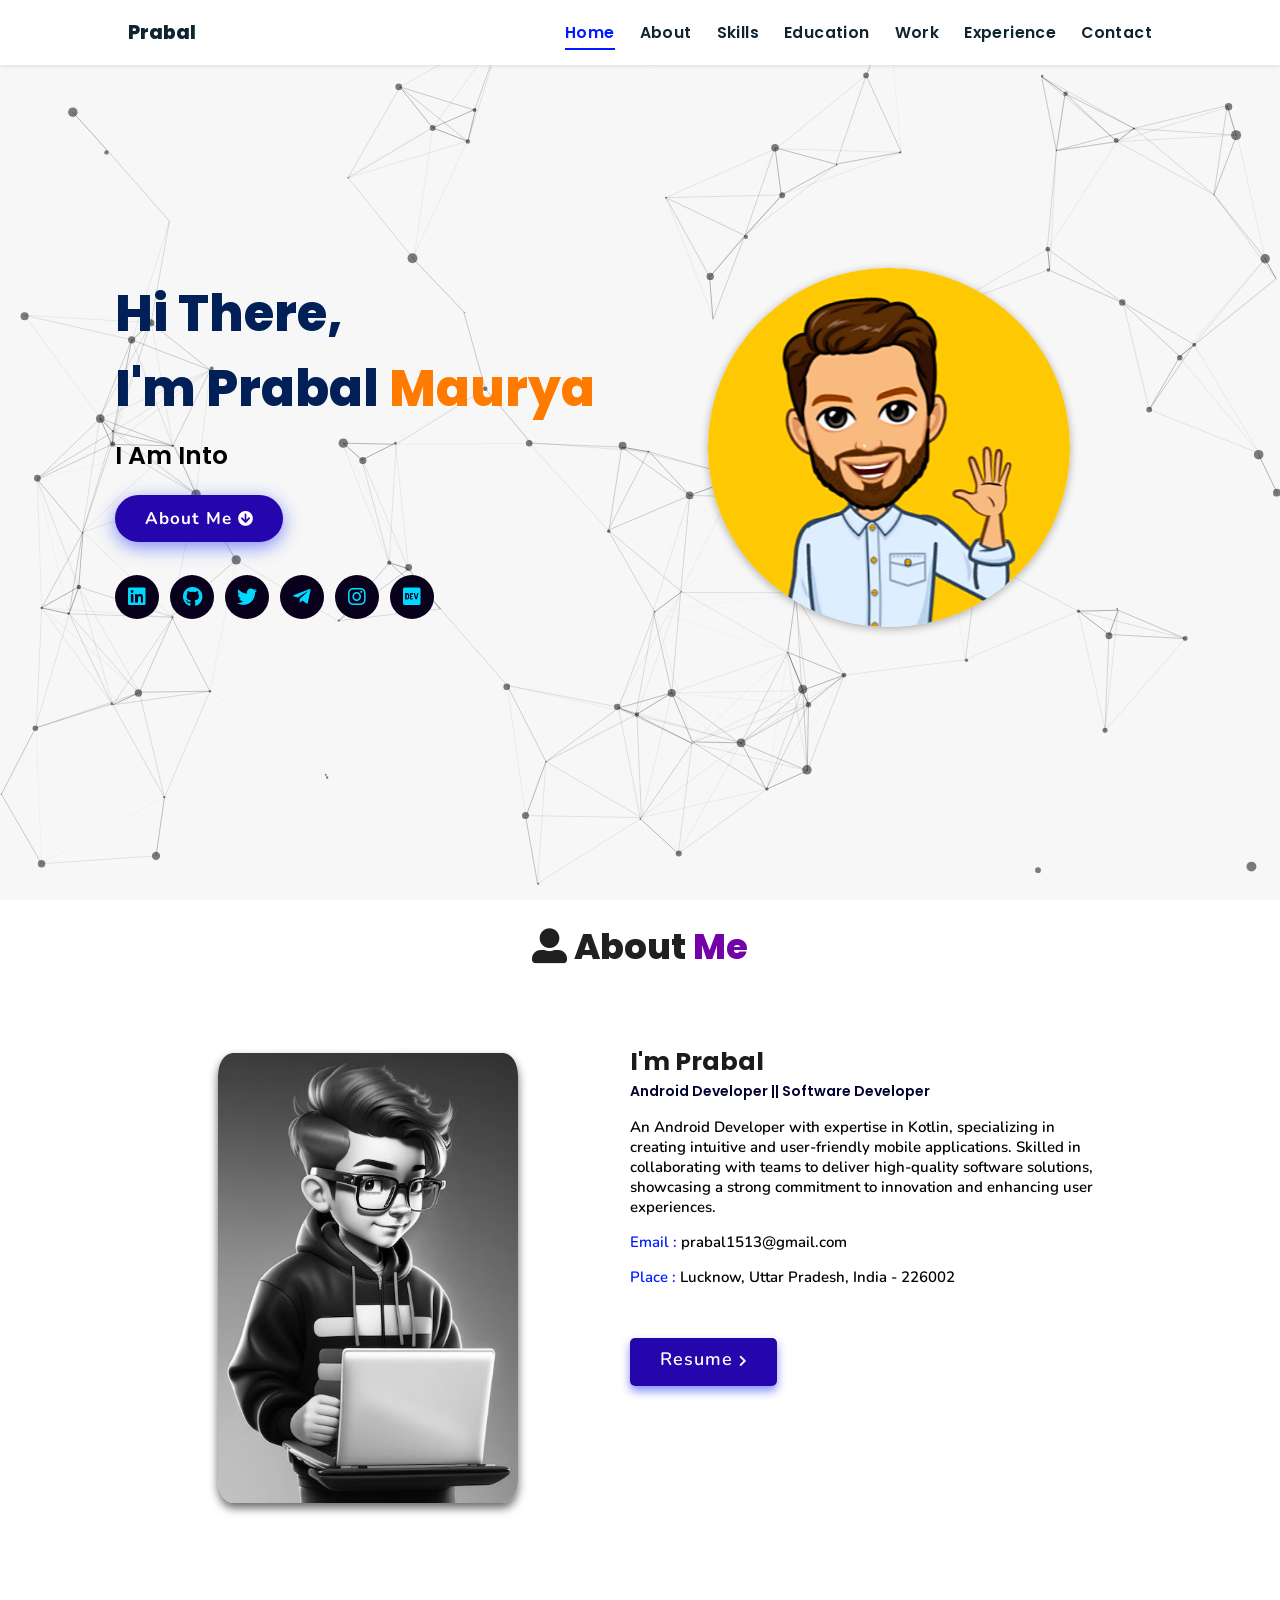
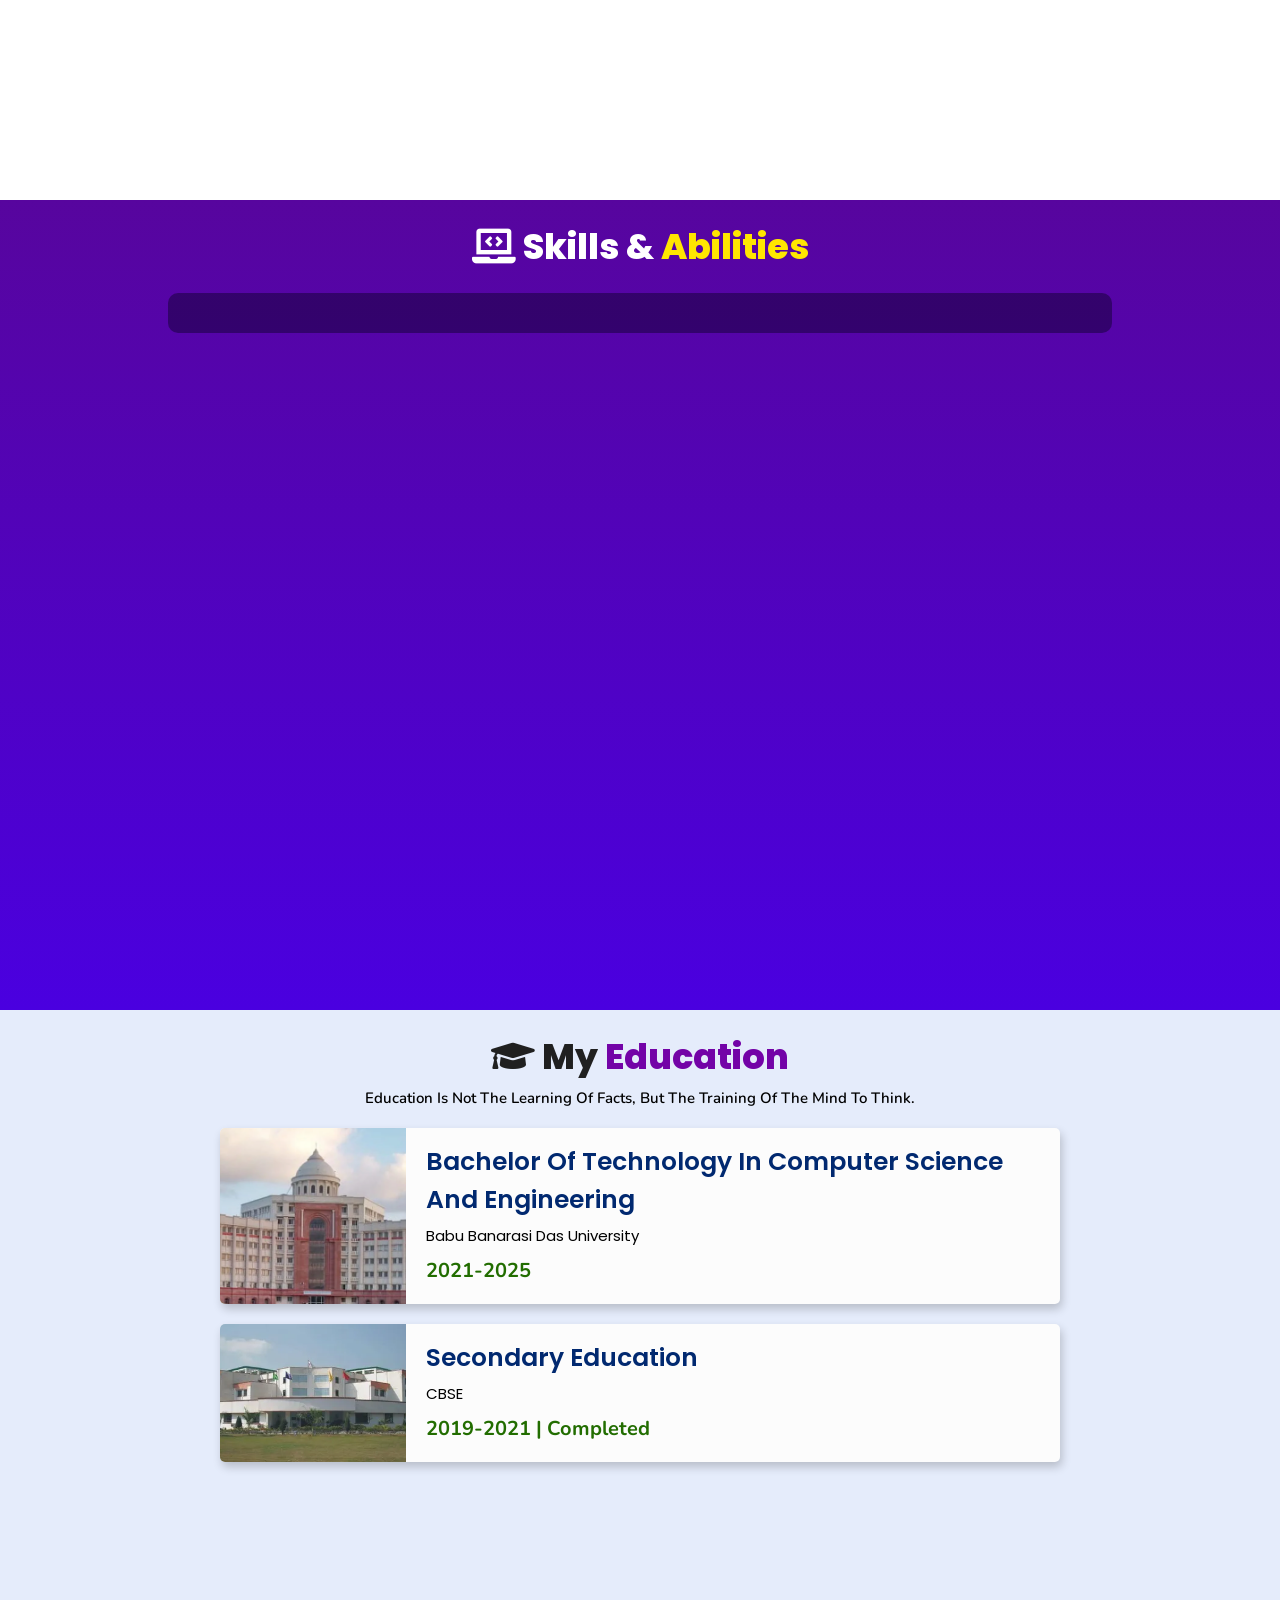
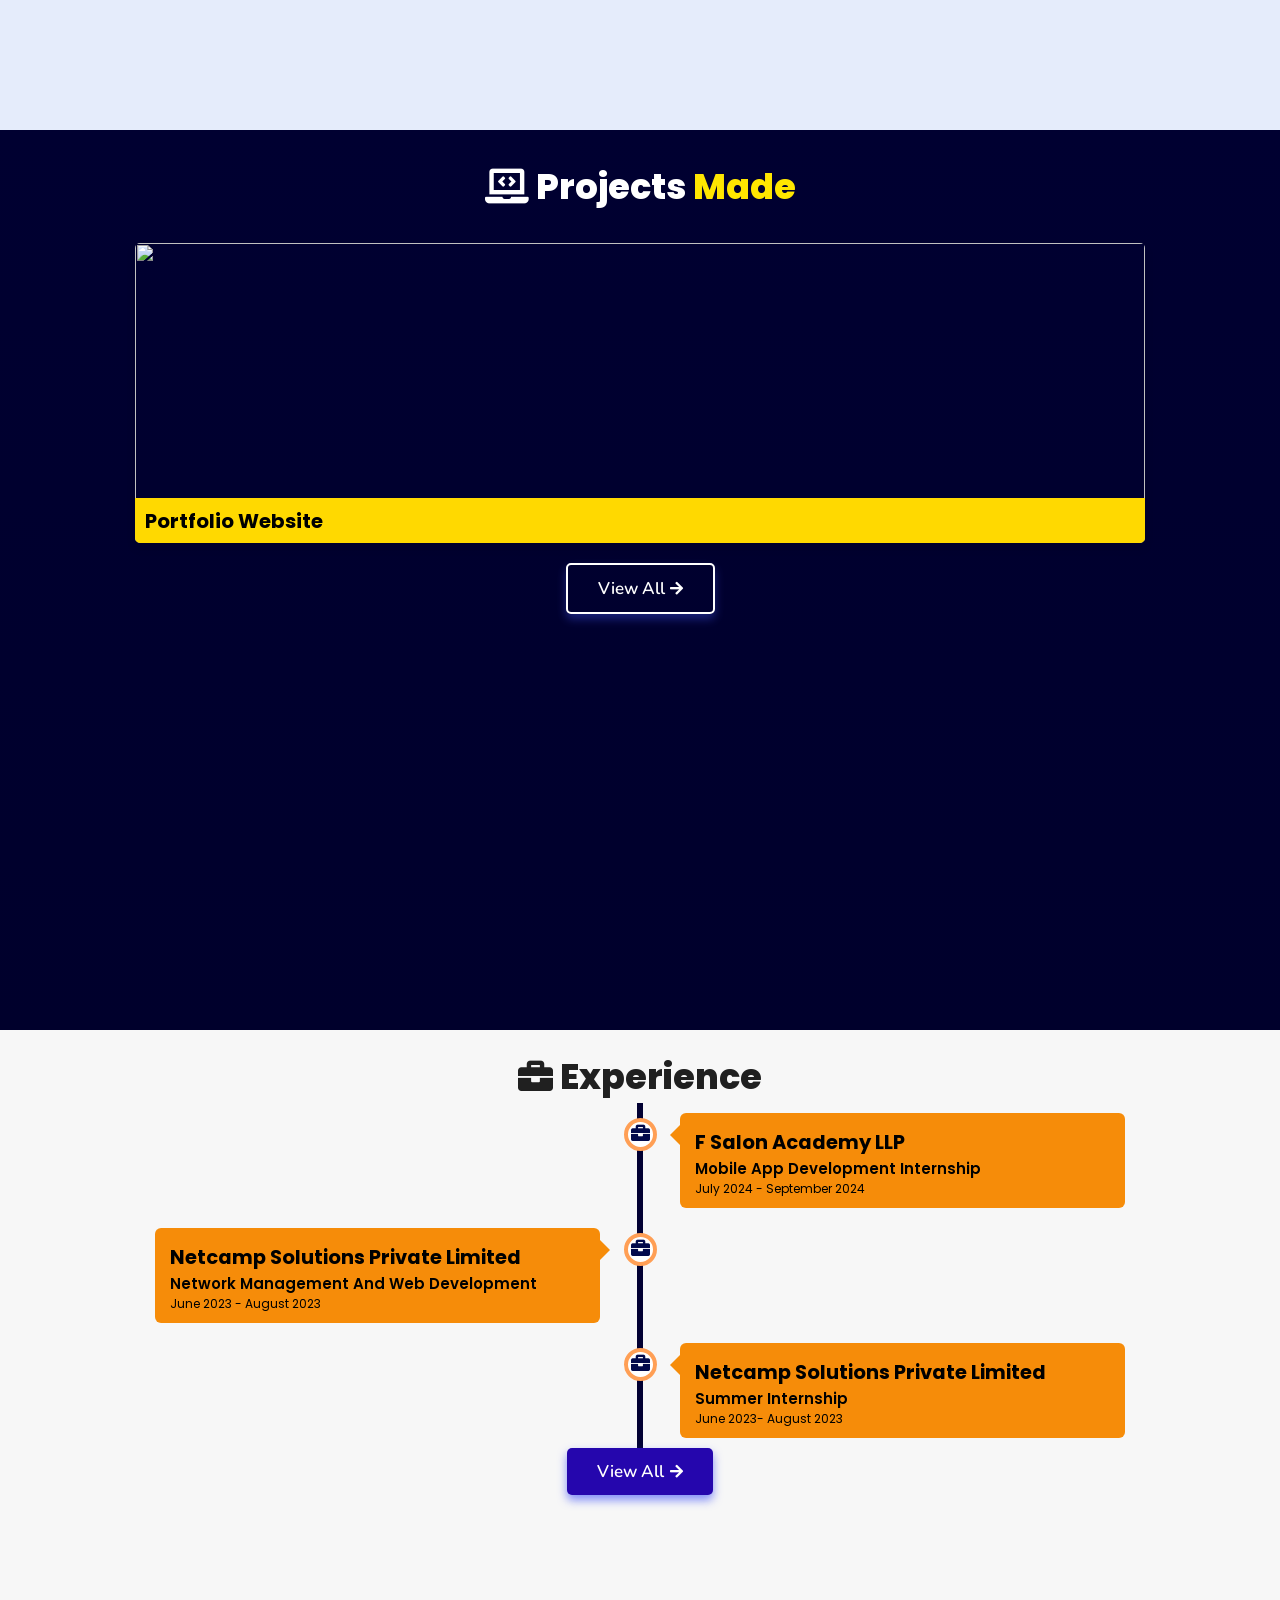
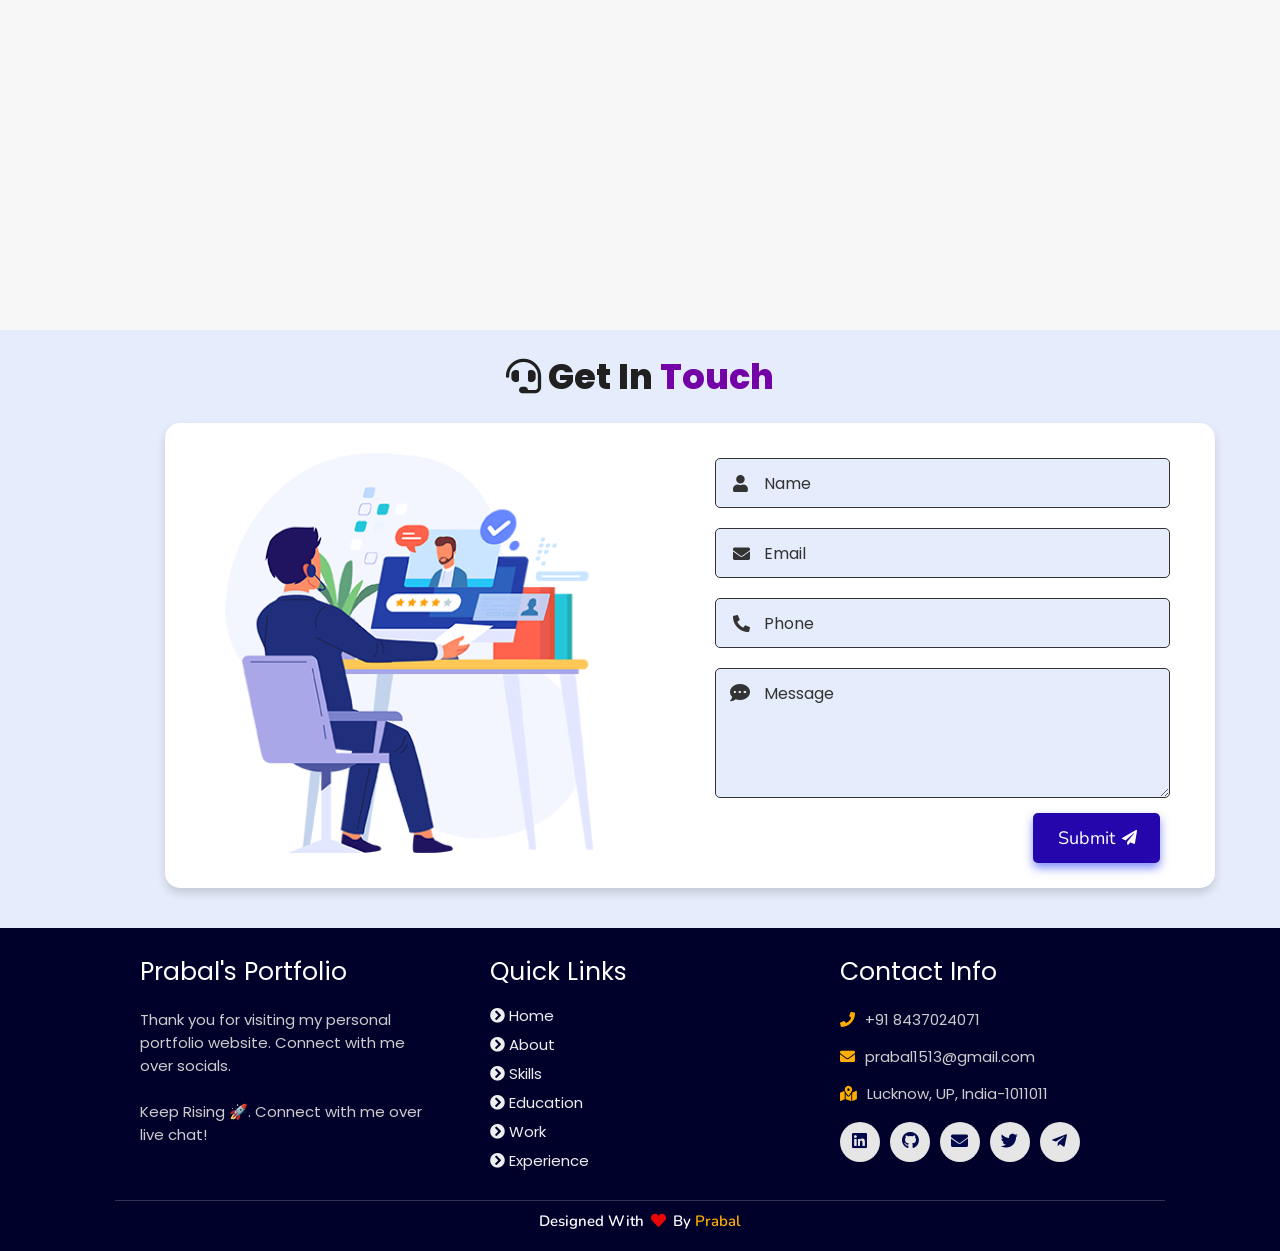
==== index.html @ 974b171f "first commit" ====
<!DOCTYPE html>
<html lang="en">
<head>
    <meta charset="UTF-8">
    <meta http-equiv="X-UA-Compatible" content="IE=edge">
    <meta name="viewport" content="width=device-width, initial-scale=1.0">
    <meta name="keywords" content="jigar sable, portfolio, jigar, full stack dev, personal portfolio lifecodes, portfolio design, portfolio website, personal portfolio" />
    <meta name="description" content="Welcome to Jigar's Portfolio. Full-Stack Web Developer and Android App Developer" />
    <!-- Custom CSS -->
    <link rel="stylesheet" href="./assets/css/style.css">
    <!-- Font Awesome -->
    <link rel="stylesheet" href="https://cdnjs.cloudflare.com/ajax/libs/font-awesome/5.15.3/css/all.min.css" integrity="sha512-iBBXm8fW90+nuLcSKlbmrPcLa0OT92xO1BIsZ+ywDWZCvqsWgccV3gFoRBv0z+8dLJgyAHIhR35VZc2oM/gI1w==" crossorigin="anonymous" referrerpolicy="no-referrer" />
    <!-- Favicon -->
    <link id='favicon' rel="shortcut icon" href="./assets/images/favicon.png" type="image/x-png">
    <title>Portfolio | Prabal Maurya</title>
</head>
<body oncontextmenu="return false">

<!-- pre loader -->
<!-- <div class="loader-container">
  <img draggable="false" src="./assets/images/preloader.gif" alt="">
</div> -->

<!-- navbar starts -->
<header>
        <a href="/" class="logo"></i> Prabal </a>

        <div id="menu" class="fas fa-bars"></div>
        <nav class="navbar">
            <ul>
            <li><a class="active" href="#home">Home</a></li>
            <li><a href="#about">About</a></li>
            <li><a href="#skills">Skills</a></li>
            <li><a href="#education">Education</a></li>
            <li><a href="#work">Work</a></li>
            <li><a href="#experience">Experience</a></li>
            <li><a href="#contact">Contact</a></li>
            </ul>
        </nav>
</header>
<!-- navbar ends -->


<!-- hero section starts -->
<section class="home" id="home">
    <div id="particles-js"></div>

    <div class="content">
    <h2>Hi There,<br/> I'm Prabal <span>Maurya</span></h2>
    <p>i am into <span class="typing-text"></span></p>
    <a href="#about" class="btn"><span>About Me</span>
      <i class="fas fa-arrow-circle-down"></i>
    </a>
    <div class="socials">
        <ul class="social-icons">
          <li><a class="linkedin" aria-label="LinkedIn" href="https://www.linkedin.com/in/prabal-maurya-113232244/" target="_blank"><i class="fab fa-linkedin"></i></a></li> 
          <li><a class="github" aria-label="GitHub" href="https://github.com/prabalmaurya08" target="_blank"><i class="fab fa-github"></i></a></li>
          <li><a class="twitter" aria-label="Twitter" href="" target="_blank"><i class="fab fa-twitter"></i></a></li>
          <li><a class="telegram" aria-label="Telegram" href="" target="_blank"><i class="fab fa-telegram-plane"></i></a></li>
          <li><a class="instagram" aria-label="Instagram" href=""><i class="fab fa-instagram" target="_blank"></i></a></li>
          <li><a class="dev" aria-label="Dev" href="" target="_blank"><i class="fab fa-dev"></i></a></li>
        </ul>
      </div>
    </div>
<div class="image">
    <img draggable="false" class="tilt" src="./assets/images/hero.png" alt="">
</div>
</section>
<!-- hero section ends -->


<!-- about section starts -->
<section class="about" id="about">
    <h2 class="heading"><i class="fas fa-user-alt"></i> About <span>Me</span></h2>
    
    <div class="row">

    <div class="image">
        <img draggable="false" class="tilt" src="./assets/images/imgg.avif" alt="">
    </div>
    <div class="content">
        <h3>I'm Prabal</h3>
        <span class="tag">Android Developer || Software Developer</span>
        
        <p>An Android Developer with expertise in Kotlin, specializing in creating intuitive and user-friendly mobile applications. Skilled in collaborating with teams to deliver high-quality software solutions,
           showcasing a strong commitment to innovation and enhancing user experiences. </p>
        
        <div class="box-container">
            <!-- <div class="box">
              <p><span> age: </span> 20</p>
              <p><span> phone : </span> +91 XXX-XXX-XXXX</p>
            </div> -->
            <div class="box">
              <p><span> email : </span> prabal1513@gmail.com</p>
              <p><span> place : </span> Lucknow, Uttar Pradesh, India - 226002</p>
            </div>
        </div>
        
        <div class="resumebtn">
            <a href="https://drive.google.com/file/d/1gJ6UcTCLjQJ5lp3f6fN-a0POJWkCfaut/view?usp=drive_link" target="_blank" class="btn"><span>Resume</span>
                <i class="fas fa-chevron-right"></i>
            </a>
        </div>

    </div>
    </div>
</section>
<!-- about section ends -->

<!-- skills section starts -->
<section class="skills" id="skills">

    <h2 class="heading"><i class="fas fa-laptop-code"></i> Skills & <span>Abilities</span></h2>

    <div class="container">
          <div class="row" id="skillsContainer">

            <!-- <div class="bar">
              <div class="info">
                <img src="https://img.icons8.com/color/48/000000/adobe-xd.png"/>
                <span>AdobeXD</span>
              </div>
            </div> -->

      </div>
</div>
</section>
<!-- skills section ends -->


<!-- education section starts -->
<section class="education" id="education">

  <h1 class="heading"><i class="fas fa-graduation-cap"></i> My <span>Education</span></h1>

    <p class="qoute">Education is not the learning of facts, but the training of the mind to think.</p>

    <div class="box-container">

    <div class="box">
        <div class="image">
        <img draggable="false" src="./assets/images/educat/college.jpg" alt="">
        </div>
        <div class="content">
        <h3>Bachelor of Technology in Computer Science and Engineering</h3>
        <p>Babu Banarasi Das University </p>
        <h4>2021-2025 </h4>
        </div>
    </div>

    <div class="box">
      <div class="image">
      <img draggable="false" src="./assets/images/educat/school.jpg" alt="">
      </div>
      <div class="content">
      <h3>Secondary Education</h3>
      <p>CBSE</p>
      <h4>2019-2021 | Completed</h4>
      </div>
    </div>

</div>
</section>
<!-- education section ends -->


<!-- work project section starts -->
<section class="work" id="work">

  <h2 class="heading"><i class="fas fa-laptop-code"></i> Projects <span>Made</span></h2>

  <div class="box-container">

    <div class="box tilt">
      <img draggable="false" src="./assets/images/projects/portfolio1.PNG" alt="" />
      <div class="content">
        <div class="tag">
        <h3>Portfolio Website</h3>
        </div>
        <div class="desc">
          <p>Personal portfolio website. Don't need much info about it, just scroll down. You're here only!</p>
          <div class="btns">
            <a href="#" class="btn" target="_blank"><i class="fas fa-eye"></i> View</a>
            <a href="https://github.com/jigar-sable/Portfolio-Website" class="btn" target="_blank">Code <i class="fas fa-code"></i></a>
          </div>
        </div>
      </div>
    </div>

</div>

<div class="viewall">
  <a href="/projects" class="btn"><span>View All</span>
    <i class="fas fa-arrow-right"></i>
</a>
</div>

</section>
<!-- work project section ends -->

<!-- experience section starts -->
<section class="experience" id="experience">

  <h2 class="heading"><i class="fas fa-briefcase"></i> Experience </h2>

  <div class="timeline">

    <div class="container right">
      <div class="content">
        <div class="tag">
          <h2>F Salon Academy LLP</h2>
        </div>
        <div class="desc">
            <h3>Mobile App Development Internship</h3>
            <p>July 2024 - September 2024</p>
        </div>
      </div>
    </div>

    <div class="container left">
      <div class="content">
        <div class="tag">
          <h2>Netcamp Solutions Private Limited</h2>
        </div>
        <div class="desc">
            <h3>Network Management and Web Development</h3>
            <p>June 2023 - August 2023</p>
        </div>
      </div>
    </div>

    <div class="container right">
      <div class="content">
        <div class="tag">
          <h2>Netcamp Solutions Private Limited</h2>
        </div>
        <div class="desc">
            <h3>Summer Internship</h3>
            <p>June 2023- August 2023</p>
        </div>
      </div>
    </div>

  <div class="morebtn">
    <a href="/experience" class="btn"><span>View All</span>
      <i class="fas fa-arrow-right"></i>
  </a>
  </div>

</div>

</section>
<!-- experience section ends -->

<!-- contact section starts -->
<section class="contact" id="contact">
  
  <h2 class="heading"><i class="fas fa-headset"></i> Get in <span>Touch</span></h2>

  <div class="container">
    <div class="content">
      <div class="image-box">
        <img draggable="false" src="./assets/images/contact1.png" alt="">
      </div>
    <form id="contact-form">
      
      <div class="form-group">
        <div class="field">
          <input type="text" name="name" placeholder="Name" required>
          <i class='fas fa-user'></i>
        </div>
        <div class="field">
          <input type="text" name="email" placeholder="Email" required>
          <i class='fas fa-envelope'></i>
        </div>
        <div class="field">
          <input type="text" name="phone" placeholder="Phone">
          <i class='fas fa-phone-alt'></i>
        </div>
        <div class="message">
        <textarea placeholder="Message" name="message" required></textarea>
        <i class="fas fa-comment-dots"></i>
        </div>
        </div>
      <div class="button-area">
        <button type="submit">
          Submit <i class="fa fa-paper-plane"></i></button>
      </div>
    </form>
  </div>
  </div>
</section>
<!-- contact section ends -->


<!-- footer section starts -->
<section class="footer">

  <div class="box-container">

      <div class="box">
          <h3>Prabal's Portfolio</h3>
          <p>Thank you for visiting my personal portfolio website. Connect with me over socials. <br/> <br/> Keep Rising 🚀. Connect with me over live chat!</p>
      </div>

      <div class="box">
          <h3>quick links</h3>
          <a href="#home"><i class="fas fa-chevron-circle-right"></i> home</a>
          <a href="#about"><i class="fas fa-chevron-circle-right"></i> about</a>
          <a href="#skills"><i class="fas fa-chevron-circle-right"></i> skills</a>
          <a href="#education"><i class="fas fa-chevron-circle-right"></i> education</a>
          <a href="#work"><i class="fas fa-chevron-circle-right"></i> work</a>
          <a href="#experience"><i class="fas fa-chevron-circle-right"></i> experience</a>
      </div>

      <div class="box">
          <h3>contact info</h3>
          <p> <i class="fas fa-phone"></i>+91 8437024071</p>
          <p> <i class="fas fa-envelope"></i>prabal1513@gmail.com</p>
          <p> <i class="fas fa-map-marked-alt"></i>Lucknow, UP, India-1011011</p>
          <div class="share">

              <a href="https://www.linkedin.com/in/jigar-sable" class="fab fa-linkedin" aria-label="LinkedIn" target="_blank"></a>
              <a href="https://github.com/jigar-sable" class="fab fa-github" aria-label="GitHub" target="_blank"></a>
              <a href="mailto:jigarsable21@gmail.com" class="fas fa-envelope" aria-label="Mail" target="_blank"></a>
              <a href="https://twitter.com/jigar_sable" class="fab fa-twitter" aria-label="Twitter" target="_blank"></a>
              <a href="https://t.me/lifecode5" class="fab fa-telegram-plane" aria-label="Telegram" target="_blank"></a>
          </div>
      </div>
  </div>

  <h1 class="credit">Designed with <i class="fa fa-heart pulse"></i> by <a href="https://www.linkedin.com/in/jigar-sable"> Prabal</a></h1>

</section>
<!-- footer section ends -->


<!-- scroll top btn -->
<a href="#home" aria-label="ScrollTop" class="fas fa-angle-up" id="scroll-top"></a>
<!-- scroll back to top -->


<!-- ==== ALL MAJOR JAVASCRIPT CDNS STARTS ==== -->
<!-- jquery cdn -->
<script src="https://cdnjs.cloudflare.com/ajax/libs/jquery/3.6.0/jquery.min.js" integrity="sha512-894YE6QWD5I59HgZOGReFYm4dnWc1Qt5NtvYSaNcOP+u1T9qYdvdihz0PPSiiqn/+/3e7Jo4EaG7TubfWGUrMQ==" crossorigin="anonymous" referrerpolicy="no-referrer"></script>

<!-- typed.js cdn -->
<script src="https://cdnjs.cloudflare.com/ajax/libs/typed.js/2.0.5/typed.min.js" integrity="sha512-1KbKusm/hAtkX5FScVR5G36wodIMnVd/aP04af06iyQTkD17szAMGNmxfNH+tEuFp3Og/P5G32L1qEC47CZbUQ==" crossorigin="anonymous" referrerpolicy="no-referrer"></script>

<!-- particle.js links -->
<script src="./assets/js/particles.min.js"></script>
<script src="./assets/js/app.js"></script>

<!-- vanilla tilt.js links -->
<script src="https://cdnjs.cloudflare.com/ajax/libs/vanilla-tilt/1.7.0/vanilla-tilt.min.js" integrity="sha512-SttpKhJqONuBVxbRcuH0wezjuX+BoFoli0yPsnrAADcHsQMW8rkR84ItFHGIkPvhnlRnE2FaifDOUw+EltbuHg==" crossorigin="anonymous" referrerpolicy="no-referrer"></script>

<!-- scroll reveal anim -->
<script src="https://unpkg.com/scrollreveal"></script>

<script
      type="text/javascript"
      src="https://cdn.jsdelivr.net/npm/emailjs-com@3/dist/email.min.js"
    ></script>

<!-- ==== ALL MAJOR JAVASCRIPT CDNS ENDS ==== -->

<script src="./assets/js/script.js"></script>

</body>
</html>
---- assets/css/style.css ----
@import url("https://fonts.googleapis.com/css2?family=Poppins:wght@400;600;700&display=swap");
@import url("https://fonts.googleapis.com/css2?family=Nunito:ital,wght@0,300;0,400;0,600;0,700;1,300;1,400&display=swap");

* {
  margin: 0;
  padding: 0;
  box-sizing: border-box;
  text-decoration: none;
  outline: none;
  border: none;
  text-transform: capitalize;
  transition: all 0.2s linear;
}
html {
  font-size: 62.5%;
  overflow-x: hidden;
  scroll-behavior: smooth;
}
body {
  background: #f7f7f7;
  font-family: "Poppins", sans-serif;
}

*::selection {
  background: #2b3dda;
  color: #fff;
}

html {
  font-size: 62.5%;
  overflow-x: hidden;
}
html::-webkit-scrollbar {
  width: 0.8rem;
}
html::-webkit-scrollbar-track {
  background: rgb(235, 202, 245);
}
html::-webkit-scrollbar-thumb {
  background: #420177;
}

/* pre loader start */
.loader-container {
  position: fixed;
  top: 0;
  left: 0;
  z-index: 10000;
  background: #e6eff1;
  display: flex;
  align-items: center;
  justify-content: center;
  height: 100%;
  width: 100%;
}
.loader-container.fade-out {
  top: -120%;
}
/* pre loader end */

/* navbar starts */
header {
  position: fixed;
  top: 0;
  left: 0;
  right: 0;
  z-index: 1000;
  display: flex;
  align-items: center;
  justify-content: space-between;
  padding: 1.7rem 10%;
  height: 6.5rem;
  background-color: #fff;
  box-shadow: 0 1px 4px rgba(146, 161, 176, 0.3);
}
section {
  min-height: 100vh;
  padding: 2rem 9%;
}
.heading {
  font-size: 3.5rem;
  color: rgb(32, 32, 32);
  font-weight: 800;
  text-align: center;
}
.heading span {
  color: rgb(115, 3, 167);
}
header .logo {
  font-size: 1.9rem;
  font-weight: 800;
  text-decoration: none;
  color: #0e2431;
}
header .logo i {
  font-size: 2.2rem;
}
header .logo:hover {
  color: #fc8c05;
}
header .navbar ul {
  list-style: none;
  display: flex;
  justify-content: center;
  align-items: center;
}
header .navbar li {
  margin-left: 2.5rem;
}
header .navbar ul li a {
  font-size: 1.57rem;
  color: #0e2431;
  font-weight: 600;
  text-decoration: none;
  letter-spacing: 0.04rem;
  transition: 0.2s;
}
header .navbar ul li a.active,
header .navbar ul li a:hover {
  color: #011aff;
  border-bottom: 0.2rem solid #011aff;
  padding: 0.5rem 0;
}
/* navbar ends */

/* hamburger icon starts*/
#menu {
  font-size: 3rem;
  cursor: pointer;
  color: rgb(24, 2, 63);
  display: none;
}
@media (max-width: 768px) {
  #menu {
    display: block;
  }
  header .navbar {
    position: fixed;
    top: 6.5rem;
    right: -120%;
    width: 75%;
    height: 100%;
    text-align: left;
    align-items: flex-start;
    background-color: #0e0f31;
  }
  header .navbar ul {
    flex-flow: column;
    padding: 1rem;
  }
  header .navbar ul li {
    text-align: center;
    width: 100%;
    margin: 1rem 0;
    border-radius: 0.5rem;
    width: 26rem;
  }
  header .navbar ul li a {
    display: block;
    padding: 1rem;
    text-align: left;
    color: #fff;
    font-size: 2rem;
  }
  header .navbar ul li a.active,
  header .navbar ul li a:hover {
    padding: 1rem;
    color: #fff;
    border-radius: 0.5rem;
    border-bottom: 0.5rem solid #011aff;
  }
  .fa-times {
    transform: rotate(180deg);
  }
  header .navbar.nav-toggle {
    right: 0;
  }
}
/* hamburger icon ends */

/* hero section starts*/
.home {
  position: relative;
  display: flex;
  flex-wrap: wrap;
  gap: 1.5rem;
  min-height: 100vh;
  align-items: center;
}
.home #particles-js {
  position: absolute;
  top: 0;
  left: 0;
  height: 100%;
  width: 100%;
}
.home::before {
  content: "";
  position: absolute;
  top: 0;
  left: 0;
  height: 100%;
  width: 100%;
}
.home .content {
  flex: 1 1 40rem;
  padding-top: 1rem;
  z-index: 1;
}
.home .image {
  flex: 1 1 40rem;
  z-index: 1;
}
.home .image img {
  width: 70%;
  margin-left: 6rem;
  border-radius: 50%;
  box-shadow: 0 2px 8px rgba(0, 0, 0, 0.3);
  cursor: pointer;
}
.home .image img:hover {
  box-shadow: 0 5px 15px rgba(0, 0, 0, 0.5);
}
.home .content h2 {
  font-size: 5rem;
  font-weight: 800;
  color: #002057;
}
.home .content h2 span {
  font-size: 5rem;
  font-weight: 800;
  color: #ff7b00;
}
.home .content p {
  font-size: 2.5rem;
  color: #000;
  font-weight: 600;
  padding: 1rem 0;
}
.home .content p span {
  font-size: 2.5rem;
  color: rgb(148, 8, 8);
  font-weight: 600;
  padding: 1rem 0;
}
.home .btn {
  margin-top: 1rem;
  position: absolute;
  line-height: 0;
  padding: 1.6rem 3rem;
  border-radius: 4em;
  transition: 0.5s;
  color: #fff;
  background: #2506ad;
  box-shadow: 0px 5px 18px rgba(48, 68, 247, 0.6);
  font-family: "Nunito", sans-serif;
}
.home .btn span {
  font-weight: 700;
  font-size: 1.7rem;
  letter-spacing: 0.1rem;
}
.home .btn i {
  margin-left: 0.3rem;
  font-size: 1.5rem;
  transition: 0.3s;
}
.home .btn:hover {
  background: #1a047e;
}
.home .btn:hover i {
  transform: translateX(5px);
}
/* social icons start */
.socials {
  position: relative;
  margin-top: 9rem;
}
.socials .social-icons {
  padding-left: 0;
  margin-bottom: 0;
  list-style: none;
}
.socials .social-icons li {
  display: inline-block;
  margin-bottom: 14px;
}
.social-icons a {
  font-size: 2rem;
  display: inline-block;
  line-height: 44px;
  color: #00d9ff;
  background-color: #09011b;
  width: 44px;
  height: 44px;
  text-align: center;
  margin-right: 8px;
  border-radius: 100%;
  -webkit-transition: all 0.2s linear;
  -o-transition: all 0.2s linear;
  transition: all 0.2s linear;
}
.social-icons a:active,
.social-icons a:focus,
.social-icons a:hover {
  color: #fff;
  background-color: #0685da;
}
.social-icons a.github:hover {
  background-color: #0e0e0e;
}
.social-icons a.twitter:hover {
  background-color: #00aced;
}
.social-icons a.linkedin:hover {
  background-color: #007bb6;
}
.social-icons a.dev:hover {
  background-color: #070707;
}
.social-icons a.instagram:hover {
  background-color: #ee00da;
}
/* social icons end */

/* hero media queries starts*/
@media (max-width: 450px) {
  .home .btn {
    margin: 4rem 0;
  }
  .socials {
    margin-top: 12rem;
  }
  .home .image img {
    margin-top: -12rem;
  }
  .home .content p {
    font-size: 2.2rem;
  }
  .home .content p span {
    font-size: 2.2rem;
  }
}
/* hero media queries ends*/
/* hero section end */

/* about section starts */
.about {
  background: rgb(255, 255, 255);
}
.about .row {
  display: flex;
  flex-direction: row;
  gap: 2rem;
  flex-wrap: wrap;
  padding: 4rem;
}
.about .row .image {
  text-align: center;
  flex: 1 1 35rem;
}
.about .row .image img {
  margin: 4rem;
  width: 30rem;
  height: auto;
  border-radius: 5%;
  box-shadow: 0 5px 10px rgba(0, 0, 0, 0.6);
  mix-blend-mode: luminosity;
  transition: 0.3s;
  cursor: pointer;
}
.about .row .image img:hover {
  mix-blend-mode: normal;
}
.about .row .content {
  flex: 1 1 45rem;
  padding: 3rem;
}
.about .row .content h3 {
  color: rgb(27, 27, 27);
  font-size: 2.5rem;
}
.about .row .content .tag {
  font-size: 1.4rem;
  color: #020133;
  font-weight: 600;
  margin-top: 1rem;
}
.about .row .content p {
  font-size: 1.5rem;
  margin-top: 1.5rem;
  font-family: "Nunito";
  font-weight: 600;
  text-transform: none;
}
.about .row .content .box-container {
  display: flex;
  flex-wrap: wrap;
  gap: 1.5rem;
  font-family: "Nunito";
  font-weight: 600;
}
.about .row .content .box-container .box p {
  text-transform: none;
}
.about .row .content .box-container .box p span {
  color: #011aff;
}
.resumebtn {
  margin-top: 6rem;
}
.resumebtn .btn {
  padding: 1.7rem 3rem;
  border-radius: 0.5em;
  transition: 0.3s;
  color: #fff;
  background: #2506ad;
  box-shadow: 0px 5px 10px rgba(48, 68, 247, 0.6);
  font-family: "Nunito", sans-serif;
}
.resumebtn .btn span {
  font-weight: 600;
  font-size: 1.8rem;
  letter-spacing: 0.1rem;
}
.resumebtn .btn i {
  margin-left: 0.3rem;
  font-size: 1.2rem;
  transition: 0.3s;
}
.resumebtn .btn:hover {
  background: #1a047e;
}
.resumebtn .btn:hover i {
  transform: translateX(5px);
}
/* about media queries starts*/
@media screen and (max-width: 600px) {
  .about .row .image {
    margin-top: 2rem;
  }
  .about .row .image img {
    margin: 0 auto;
    width: 80%;
    mix-blend-mode: normal;
  }
  .about .row {
    padding: 0.5rem;
    margin-bottom: 7rem;
  }
  .about .row .content {
    padding: 1rem;
  }
  .about .row .content .box-container {
    gap: 0;
  }
}
/* about media queries ends*/
/* about section ends */

/* skills section starts */
.skills {
  min-height: 90vh;
  background: linear-gradient(to bottom, #57059e, #4a00e0);
}
.skills h2 {
  color: #fff;
}
.skills .heading span {
  color: rgb(255, 230, 0);
}
.skills .container {
  background: rgba(0, 0, 22, 0.4);
  color: #fff;
  border-radius: 1rem;
  padding: 2rem;
  width: 90%;
  margin: auto;
  margin-top: 2rem;
}
.skills .container .row {
  display: grid;
  grid-template-columns: repeat(6, 1fr);
  flex-wrap: wrap;
  gap: 1.8rem;
}
.skills .container .bar {
  margin-bottom: 15px;
  padding: 10px;
  border-radius: 1rem;
  box-shadow: 0 4px 10px rgba(0, 0, 0, 0.2);
  background: rgba(0, 0, 22, 0.9);
  transition: 0.2s;
}
.skills .container .bar:hover {
  box-shadow: 0 8px 10px rgba(0, 2, 68, 0.8) !important;
  background-color: rgba(0, 0, 0, 0.9) !important;
}
.skills .container .bar .info {
  display: flex;
  flex-direction: column;
  align-items: center;
  gap: 1rem;
  margin-top: 1rem;
}
.skills .container .bar .info i {
  font-size: 4rem;
}
.skills .container .bar .info span {
  font-size: 2rem;
  font-weight: 500;
  font-family: "Poppins";
  margin-left: 0.5rem;
}
/* skills media queries starts*/
@media screen and (max-width: 600px) {
  .skills .container {
    padding: 0;
    margin: 0;
  }
  .skills .container .row {
    grid-template-columns: repeat(2, 1fr);
    margin: 1rem;
    padding: 2rem 0.2rem 2rem 0.2rem;
    gap: 1rem;
  }
  .skills .container {
    margin-top: 5px;
    width: 100%;
  }
}
/* skills media queries ends*/
/* skills section ends */

/* education section starts */
.education {
  background: #e5ecfb;
  min-height: 80vh;
}
.education .qoute {
  font-size: 1.5rem;
  text-align: center;
  font-family: "Nunito", sans-serif;
  font-weight: 600;
  margin-top: 0.5rem;
}
.education .box-container {
  display: flex;
  flex-wrap: wrap;
  justify-content: center;
  align-items: center;
  flex-direction: column;
}
.education .box-container .box {
  display: flex;
  flex-direction: row;
  width: 80%;
  border-radius: 0.5rem;
  box-shadow: 0.2rem 0.5rem 1rem rgba(0, 0, 0, 0.2);
  text-align: center;
  position: relative;
  margin-top: 2rem;
  overflow: hidden;
  transition: 0.3s;
  background: rgb(252, 252, 252);
}
.education .box-container .box:hover {
  transform: scale(1.03);
  box-shadow: 1rem 0.5rem 1.2rem rgba(0, 0, 0, 0.3);
}
.education .box-container .box .image {
  flex: 1 1 20rem;
  width: 100%;
}
.education .box-container .box img {
  object-fit: cover;
  position: relative;
  width: 100%;
  height: 100%;
}
.education .box-container .box .content {
  position: relative;
  display: flex;
  flex-direction: column;
  padding: 1rem;
  flex-wrap: wrap;
  flex: 1 1 70rem;
}
.education .box-container .box .content h3 {
  font-size: 2.5rem;
  color: #012970;
  padding: 0.5rem 0;
  font-weight: 600;
  text-align: left;
  margin-left: 1rem;
}
.education .box-container .box .content p {
  font-size: 1.5rem;
  margin-left: 1rem;
  text-align: left;
}
.education h4 {
  font-size: 2rem;
  color: rgb(34, 109, 0);
  text-align: left;
  margin: 1rem;
  font-family: "Nunito", sans-serif;
  font-weight: 700;
}

/* education media queries starts*/
@media screen and (max-width: 600px) {
  .education .box-container .box {
    flex-direction: column;
    width: 100%;
  }
  .education .box-container .box .image {
    width: 100%;
    height: 25rem;
  }
  .education .box-container .box img {
    width: 100%;
  }
  .education .box-container .box .content {
    position: relative;
    display: flex;
    flex-direction: column;
    padding: 1rem;
    flex-wrap: wrap;
    flex: 0;
  }
  .education .btns {
    margin-top: 2rem;
    margin-left: 1rem;
    margin-right: 1rem;
    flex-wrap: wrap;
  }
}
/* education media queries ends*/
/* education section ends */

/* work section starts */
.work {
  /* background: #010124; */
  background: linear-gradient(to bottom, #000031, #00002c);
}
.work h2 {
  color: #fff;
  padding: 1rem;
}
.work .heading span {
  color: rgb(255, 230, 0);
}
.work .box-container {
  display: flex;
  flex-wrap: wrap;
  gap: 1.5rem;
  margin: 2rem;
}
.work .box-container .box {
  flex: 1 1 30rem;
  border-radius: 0.5rem;
  box-shadow: 0 0.5rem 1rem rgba(0, 0, 0, 0.1);
  position: relative;
  overflow: hidden;
  height: 30rem;
}
.work .box-container .box img {
  height: 100%;
  width: 100%;
  object-fit: cover;
}
.work .box-container .box .content {
  height: 100%;
  width: 100%;
  position: absolute;
  top: 85%;
  left: 0;
  background: rgba(255, 255, 255, 0.9);
  display: flex;
  flex-direction: column;
}
.work .box-container .box .content .tag {
  display: flex;
  flex-direction: row;
  justify-content: space-between;
  align-items: center;
  height: 4.5rem;
  width: 100%;
  padding-left: 1rem;
  background: #ffd900;
}
.work .box-container .box .content .tag h3 {
  font-size: 2rem;
}
.work .box-container .box:hover .content {
  top: 25%;
}
.work .desc {
  margin: 2rem;
  display: flex;
  flex-direction: column;
  justify-content: center;
}
.work .desc p {
  font-size: 1.5rem;
}
.work .desc .btns {
  display: flex;
  justify-content: space-between;
  width: 100%;
  margin-top: 2rem;
}
.work .desc .btns .btn {
  line-height: 0;
  display: inline;
  padding: 1.5rem 2.5rem;
  border-radius: 0.5rem;
  font-size: 1.5rem;
  color: #fff;
  background: rgb(12, 12, 12);
  margin-right: 2rem;
}
.work .desc .btns .btn:hover {
  background: #310ae0f5;
}
.work .viewall {
  display: flex;
  justify-content: center;
}
.work .viewall .btn {
  position: relative;
  line-height: 0;
  padding: 1.6rem 3rem;
  border-radius: 0.5em;
  transition: 0.5s;
  color: rgb(255, 255, 255);
  font-weight: 700;
  border: 2px solid #fff;
  box-shadow: 0px 5px 10px rgba(65, 84, 241, 0.4);
  text-align: center;
}
.work .viewall .btn span {
  font-weight: 600;
  font-size: 1.7rem;
  font-family: "Nunito", sans-serif;
}
.work .viewall .btn i {
  margin-left: 0.3rem;
  font-size: 1.5rem;
  transition: 0.3s;
}
.work .viewall .btn:hover {
  background: #fff;
  color: #000;
}
.work .viewall .btn:hover i {
  transform: translateX(5px);
}
/* work section ends */

/* experience section starts */
.experience .timeline {
  position: relative;
  max-width: 1200px;
  margin: 0 auto;
}
.experience .timeline::after {
  content: "";
  position: absolute;
  width: 6px;
  background: #020133;
  top: 0;
  bottom: 0;
  left: 50%;
  margin-left: -3px;
  z-index: -2;
}
.experience .container {
  padding: 10px 40px;
  position: relative;
  background-color: inherit;
  width: 50%;
}
/*circles on timeline*/
.experience .container::after {
  content: "\f0b1";
  position: absolute;
  width: 25px;
  height: 25px;
  right: -17px;
  background-color: rgb(255, 255, 255);
  border: 4px solid #ff9f55;
  top: 15px;
  border-radius: 50%;
  z-index: 100;
  font-size: 1.89rem;
  text-align: center;
  font-weight: 600;
  color: #02094b;
  font-family: "Font Awesome\ 5 Free";
}
.experience .left {
  left: 0;
}
.experience .right {
  left: 50%;
}
/* arrows pointing right */
.experience .left::before {
  content: " ";
  height: 0;
  position: absolute;
  top: 22px;
  width: 0;
  z-index: 1;
  right: 30px;
  border: medium solid #f68c09;
  border-width: 10px 0 10px 10px;
  border-color: transparent transparent transparent #f68c09;
}
/* arrows pointing left  */
.experience .right::before {
  content: " ";
  height: 0;
  position: absolute;
  top: 22px;
  width: 0;
  z-index: 1;
  left: 30px;
  border: medium solid #f68c09;
  border-width: 10px 10px 10px 0;
  border-color: transparent #f68c09 transparent transparent;
}
.experience .right::after {
  left: -16px;
}
.experience .content {
  background-color: #f68c09;
  position: relative;
  border-radius: 6px;
}
.experience .content .tag {
  font-size: 1.3rem;
  padding-top: 1.5rem;
  padding-left: 1.5rem;
}
.experience .content .desc {
  margin-left: 1.5rem;
  padding-bottom: 1rem;
}
.experience .content .desc h3 {
  font-size: 1.5rem;
  font-weight: 600;
}
.experience .content .desc p {
  font-size: 1.2rem;
}
/* view all button */
.morebtn {
  display: flex;
  justify-content: center;
}
.morebtn .btn {
  position: relative;
  line-height: 0;
  padding: 1.6rem 3rem;
  border-radius: 0.5em;
  transition: 0.5s;
  color: #fff;
  background: #2506ad;
  box-shadow: 0px 5px 10px rgba(48, 68, 247, 0.6);
  text-align: center;
}
.morebtn .btn span {
  font-weight: 600;
  font-size: 1.7rem;
  font-family: "Nunito", sans-serif;
}
.morebtn .btn i {
  margin-left: 0.3rem;
  font-size: 1.5rem;
  transition: 0.3s;
}
.morebtn .btn:hover {
  background: #1a047e;
}
.morebtn .btn:hover i {
  transform: translateX(5px);
}

/* Media queries - Responsive timeline on screens less than 600px wide */
@media screen and (max-width: 600px) {
  .experience {
    min-height: 80vh;
  }
  .experience .timeline {
    margin-top: 2rem;
  }
  .experience .timeline::after {
    left: 31px;
  }
  .experience .container {
    width: 100%;
    padding-left: 8rem;
    padding-right: 2rem;
  }
  .experience .container::after {
    font-size: 2.2rem;
  }
  .experience .container::before {
    left: 61px;
    border: medium solid #f68c09;
    border-width: 10px 10px 10px 0;
    border-color: transparent #f68c09 transparent transparent;
  }
  .experience .left::after {
    left: 15px;
  }
  .experience .right::after {
    left: 15px;
  }
  .experience .right {
    left: 0%;
  }
  .morebtn {
    margin-top: 3rem;
  }
}
/* experience media queries ends */
/* experience section ends */

/* contact section starts */
.contact {
  background: #e5ecfb;
  min-height: 60vh;
}
.contact .container {
  max-width: 1050px;
  width: 100%;
  background: #fff;
  border-radius: 1.5rem;
  margin: 2rem 5rem;
  box-shadow: 0 5px 10px rgba(0, 0, 0, 0.15);
}
.contact .container .content {
  display: flex;
  align-items: center;
  justify-content: space-between;
  padding: 2.5rem 2rem;
}
.contact .content .image-box {
  max-width: 60%;
  margin-left: 4rem;
}
.contact .content .image-box img {
  width: 100%;
  height: 40rem;
  position: relative;
}
.contact .content form {
  width: 45%;
  margin-right: 3.5rem;
}
form .form-group {
  display: flex;
  flex-direction: column;
  justify-content: center;
}
.form-group .field {
  height: 50px;
  display: flex;
  position: relative;
  margin: 1rem;
  width: 100%;
}
form i {
  position: absolute;
  top: 50%;
  left: 18px;
  color: rgb(51, 51, 51);
  font-size: 17px;
  pointer-events: none;
  transform: translateY(-50%);
}
form .field input,
form .message textarea {
  width: 100%;
  height: 100%;
  outline: none;
  padding: 0 16px 0 48px;
  font-size: 16px;
  font-family: "Poppins", sans-serif;
  border-radius: 5px;
  border: 1px solid rgb(51, 51, 51);
  background: #e5ecfb;
}
.field input::placeholder,
.message textarea::placeholder {
  color: rgb(51, 51, 51);
}
.field input:focus,
.message textarea:focus {
  padding-left: 47px;
  border: 2px solid rgb(115, 3, 167);
}
.field input:focus ~ i,
.message textarea:focus ~ i {
  color: rgb(115, 3, 167);
}
form .message {
  position: relative;
  margin: 1rem;
  width: 100%;
}
form .message i {
  top: 25px;
  font-size: 20px;
  left: 15px;
}
form .message textarea {
  min-height: 130px;
  max-height: 230px;
  max-width: 100%;
  min-width: 100%;
  padding: 12px 20px 0 48px;
}
form .message textarea::-webkit-scrollbar {
  width: 0px;
}
form .button-area {
  display: flex;
  float: right;
  flex-direction: row-reverse;
}
.button-area button {
  color: #fff;
  border: none;
  outline: none;
  font-size: 1.8rem;
  cursor: pointer;
  border-radius: 5px;
  padding: 13px 25px;
  background: #2506ad;
  box-shadow: 0px 5px 10px rgba(48, 68, 247, 0.6);
  transition: 0.3s ease;
  font-family: "Nunito", sans-serif;
}
.button-area button:hover {
  background: #421cecf5;
}
.button-area span {
  font-size: 17px;
  padding: 1rem;
  display: none;
}
.button-area button i {
  position: relative;
  top: 6px;
  left: 2px;
  font-size: 1.5rem;
  transition: 0.3s;
  color: #fff;
}
.button-area button:hover i {
  left: 8px;
}
/* contact section media queries starts */
@media (max-width: 900px) {
  .contact {
    min-height: 70vh;
  }
  .contact .container {
    margin: 3rem 0 2rem 0;
  }
  .contact .container .content {
    padding: 18px 12px;
  }
  .contact .content .image-box {
    display: none;
  }
  .contact .content form {
    width: 100%;
    margin-right: 2rem;
  }
}
/* contact section media queries ends */
/* contact section ends */

/* footer section starts */
.footer {
  min-height: auto;
  padding-top: 0;
  background: rgb(0, 1, 43);
}
.footer .box-container {
  display: flex;
  justify-content: center;
  flex-wrap: wrap;
}
.footer .box-container .box {
  flex: 1 1 25rem;
  margin: 2.5rem;
}
.footer .box-container .box h3 {
  font-size: 2.5rem;
  color: #fff;
  padding-bottom: 1rem;
  font-weight: normal;
}
.footer .box-container .box p {
  font-size: 1.5rem;
  color: #ccc;
  padding: 0.7rem 0;
  text-transform: none;
}
.footer .box-container .box p i {
  padding-right: 1rem;
  color: #ffae00;
}
.footer .box-container .box a {
  font-size: 1.5rem;
  color: rgb(238, 238, 238);
  padding: 0.3rem 0;
  display: block;
}
.footer .box-container .box a:hover {
  color: #ffae00;
}
.footer .box-container .box .share {
  display: flex;
  flex-wrap: wrap;
  padding: 1rem 0;
}
.footer .box-container .box .share a {
  height: 4rem;
  width: 4rem;
  padding: 1rem;
  text-align: center;
  border-radius: 5rem;
  font-size: 1.7rem;
  margin-right: 1rem;
  transition: 0.2s;
  background: rgb(230, 230, 230);
  color: #02094b;
  border: none;
}
.footer .box-container .box .share a:hover {
  background: transparent;
  transform: scale(0.98);
  border: 0.1rem solid rgb(180, 178, 178);
  color: #ffae00;
}
.footer .credit {
  padding: 1rem 0 0 0;
  text-align: center;
  font-size: 1.5rem;
  font-family: "Nunito", sans-serif;
  font-weight: 600;
  color: #fff;
  border-top: 0.1rem solid #fff3;
}
.footer .credit a {
  color: #ffae00;
}
.footer .fa {
  color: #e90606;
  margin: 0 0.3rem;
  font-size: 1.5rem;
  animation: pound 0.35s infinite alternate;
}
@-webkit-keyframes pound {
  to {
    transform: scale(1.1);
  }
}
@keyframes pound {
  to {
    transform: scale(1.1);
  }
}
@media (max-width: 450px) {
  .footer .box-container .box {
    margin: 1.5rem;
  }
  .footer .box-container .box p {
    padding: 0.7rem;
  }
  .footer .box-container .box .share a {
    padding: 1.2rem;
  }
}
/* footer section ends */

/* common media queries starts*/
@media (max-width: 450px) {
  html {
    font-size: 55%;
  }
  body {
    padding-right: 0;
  }
  section {
    padding: 2rem;
  }
}
/* common media queries ends*/

/* scroll top starts */
#scroll-top {
  position: fixed;
  top: -140%;
  right: 2rem;
  padding: 1rem 1.5rem;
  font-size: 2rem;
  background: #ffae00;
  color: rgb(13, 0, 44);
  border-radius: 50%;
  transition: 1s linear;
  z-index: 1000;
}
#scroll-top.active {
  top: calc(100% - 12rem);
}
/* scroll top ends */
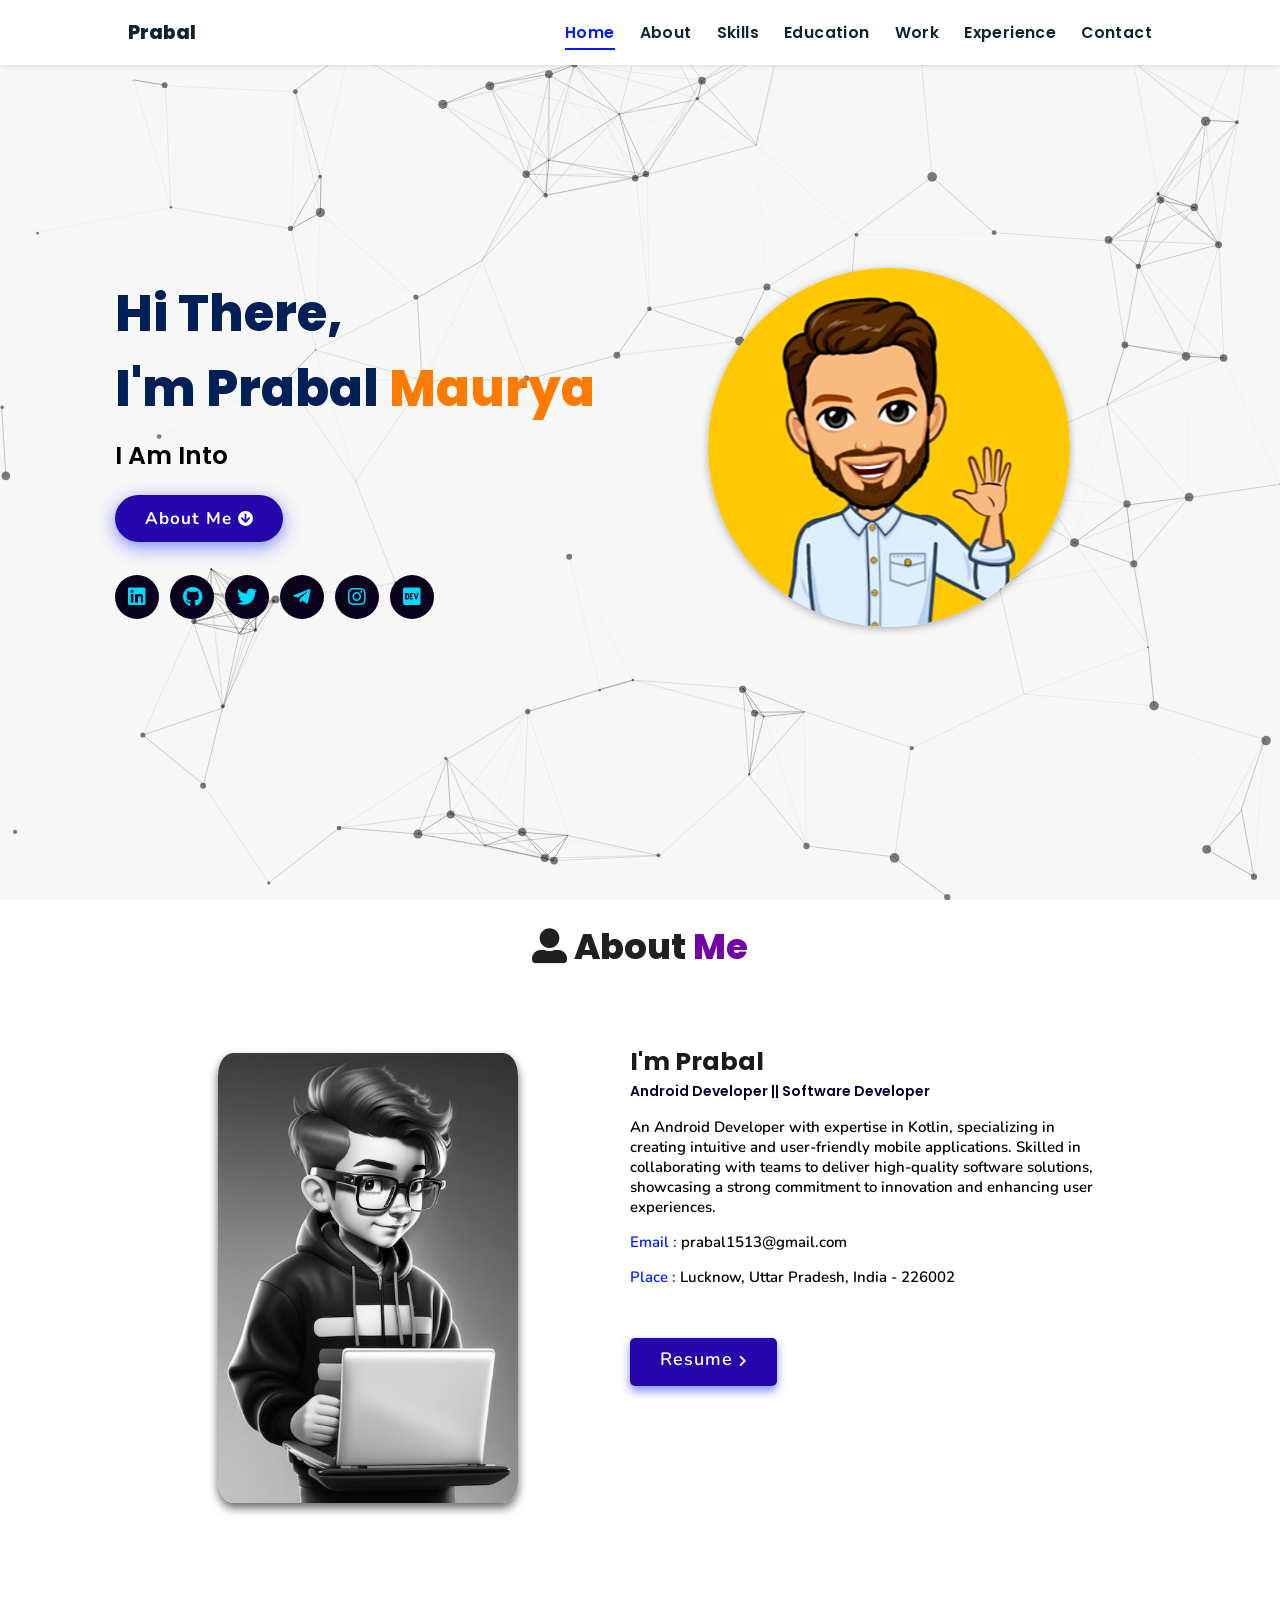
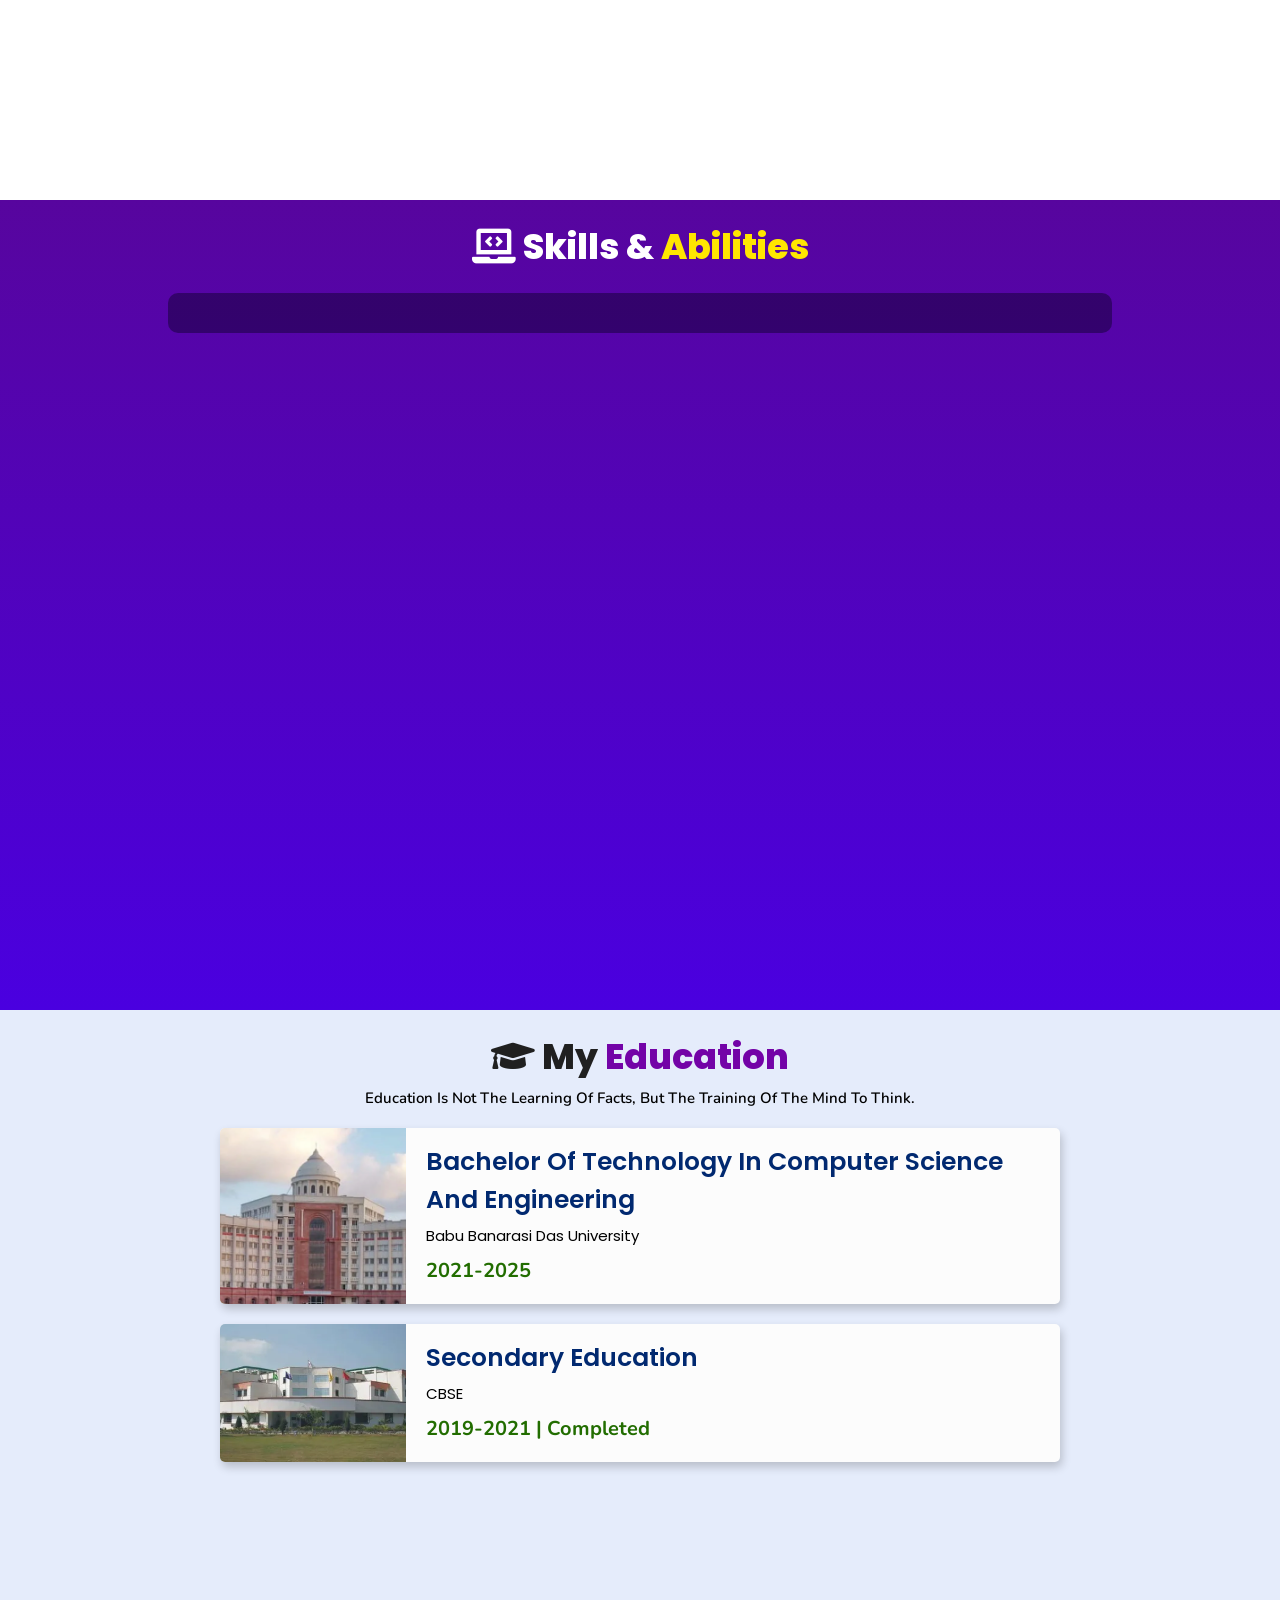
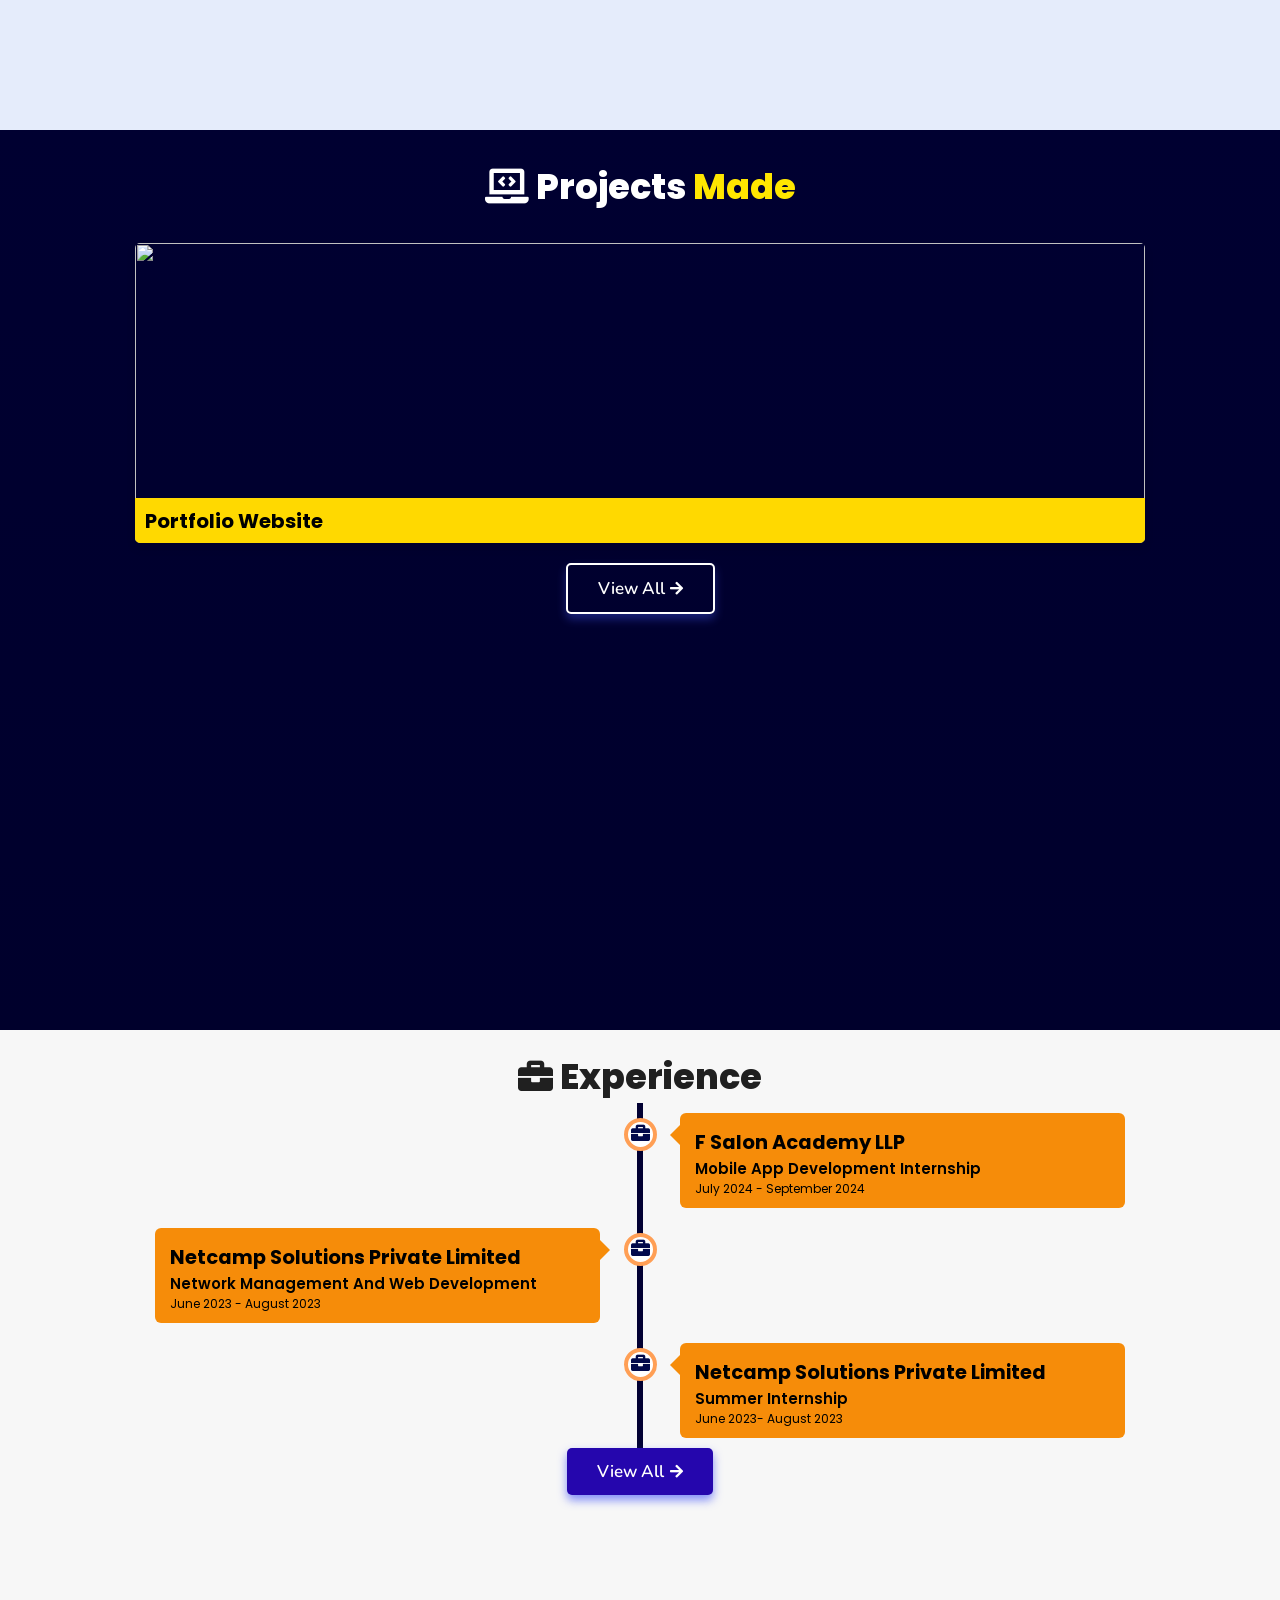
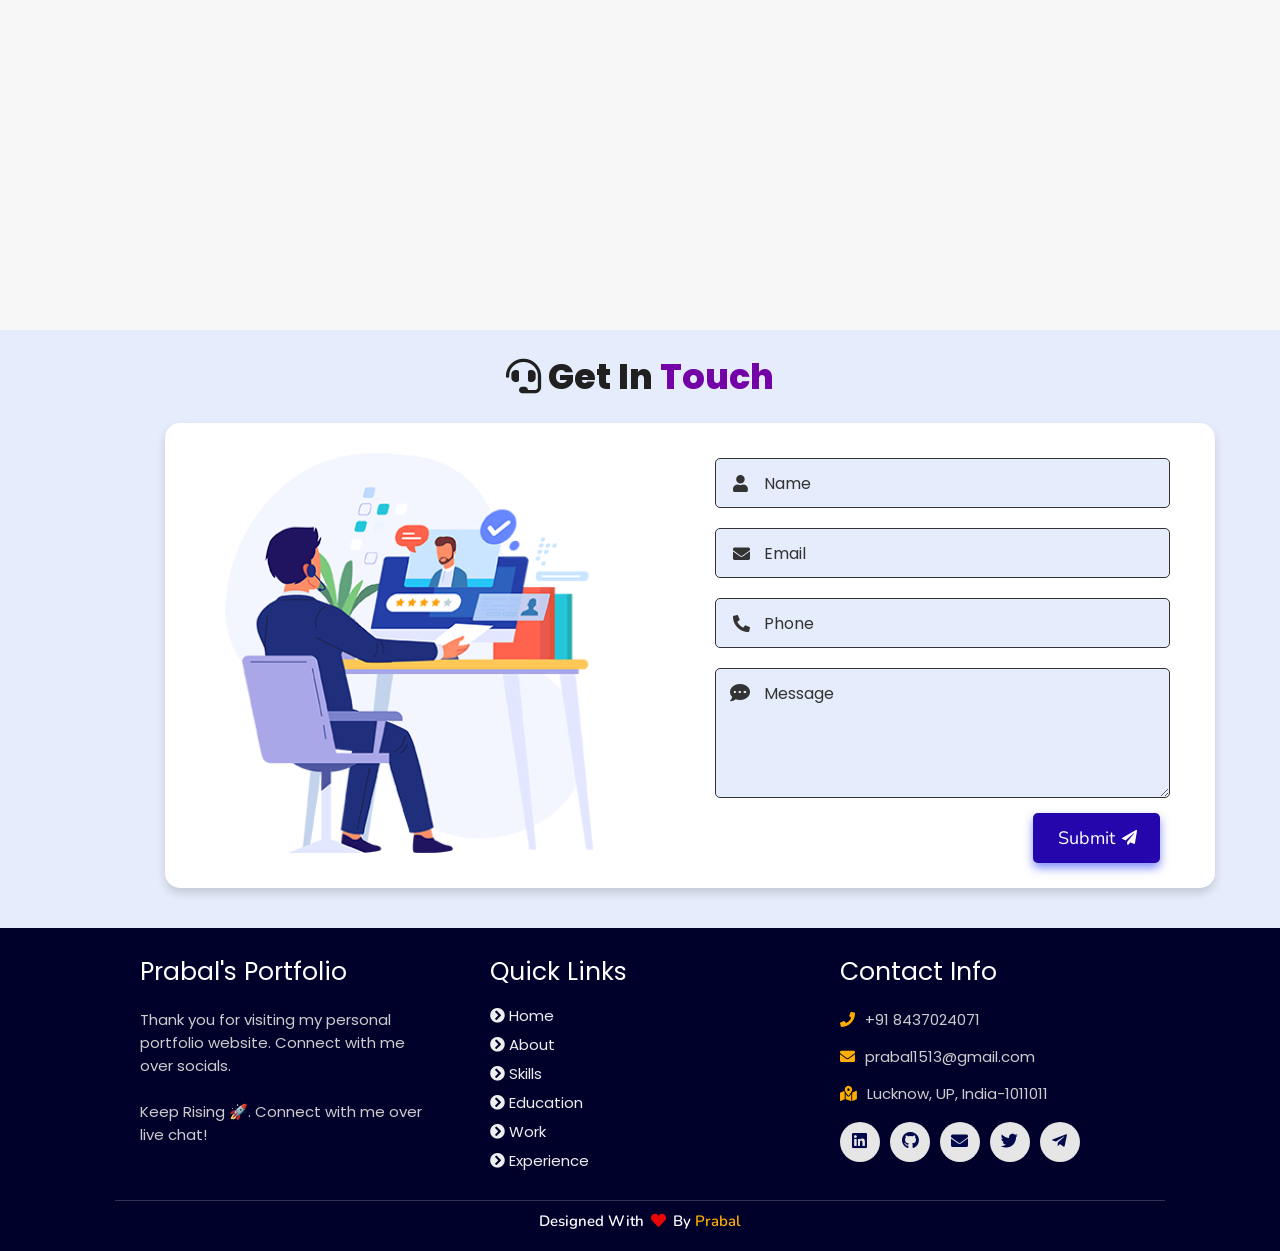
==== commit 0b855997: "changes in index" ====
--- a/index.html
+++ b/index.html
@@ -4,8 +4,8 @@
     <meta charset="UTF-8">
     <meta http-equiv="X-UA-Compatible" content="IE=edge">
     <meta name="viewport" content="width=device-width, initial-scale=1.0">
-    <meta name="keywords" content="jigar sable, portfolio, jigar, full stack dev, personal portfolio lifecodes, portfolio design, portfolio website, personal portfolio" />
-    <meta name="description" content="Welcome to Jigar's Portfolio. Full-Stack Web Developer and Android App Developer" />
+    <meta name="keywords" content="prabal maurya, portfolio, personal portfolio lifecodes, portfolio design, portfolio website, personal portfolio" />
+    <meta name="description" content="Welcome to Prabal's Portfolio. Software Developer and Android App Developer" />
     <!-- Custom CSS -->
     <link rel="stylesheet" href="./assets/css/style.css">
     <!-- Font Awesome -->
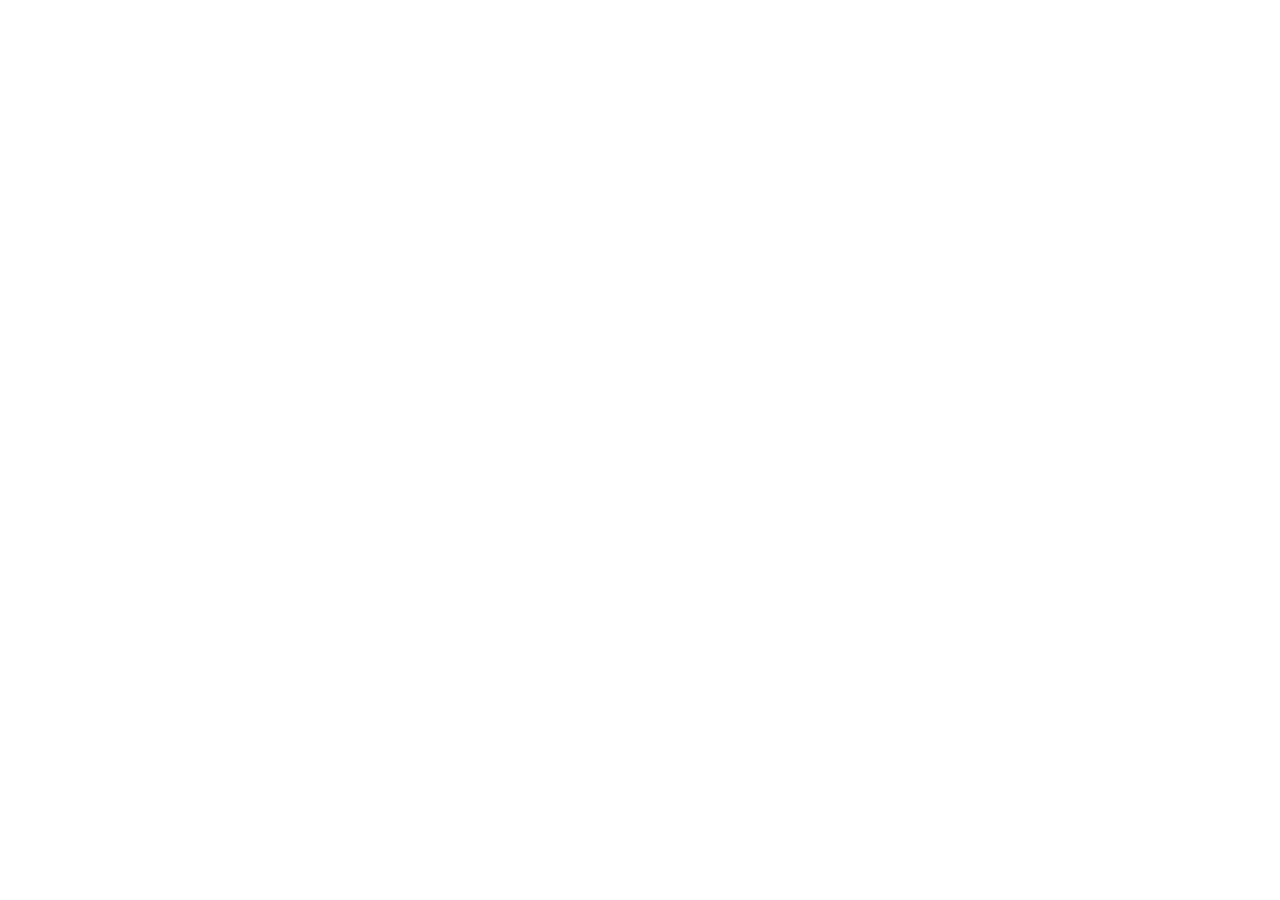
==== commit 7854f0a8: "Update portfolio to Vite TypeScript" ====
--- a/index.html
+++ b/index.html
@@ -1,370 +1,22 @@
-<!DOCTYPE html>
-<html lang="en">
-<head>
-    <meta charset="UTF-8">
-    <meta http-equiv="X-UA-Compatible" content="IE=edge">
-    <meta name="viewport" content="width=device-width, initial-scale=1.0">
-    <meta name="keywords" content="prabal maurya, portfolio, personal portfolio lifecodes, portfolio design, portfolio website, personal portfolio" />
-    <meta name="description" content="Welcome to Prabal's Portfolio. Software Developer and Android App Developer" />
-    <!-- Custom CSS -->
-    <link rel="stylesheet" href="./assets/css/style.css">
-    <!-- Font Awesome -->
-    <link rel="stylesheet" href="https://cdnjs.cloudflare.com/ajax/libs/font-awesome/5.15.3/css/all.min.css" integrity="sha512-iBBXm8fW90+nuLcSKlbmrPcLa0OT92xO1BIsZ+ywDWZCvqsWgccV3gFoRBv0z+8dLJgyAHIhR35VZc2oM/gI1w==" crossorigin="anonymous" referrerpolicy="no-referrer" />
-    <!-- Favicon -->
-    <link id='favicon' rel="shortcut icon" href="./assets/images/favicon.png" type="image/x-png">
-    <title>Portfolio | Prabal Maurya</title>
-</head>
-<body oncontextmenu="return false">
+<!doctype html>
+<html lang="en" class="scroll-smooth">
+  <head>
+    <meta charset="UTF-8" />
+    <meta name="viewport" content="width=device-width, initial-scale=1.0" />
+    <title>Prabal | Software Developer & Mobile Engineer</title>
+    <meta name="description" content="Personal portfolio of Prabal Maurya — Software Developer specializing in Flutter, Android, Firebase, and backend API engineering. Published apps on Google Play under Prabal Studios." />
+    <meta name="keywords" content="Prabal, Prabal Maurya, Software Developer, Flutter Developer, Android Developer, Mobile Engineer, Firebase, Kotlin, Java, Prabal Studios Google Play" />
+    <meta name="author" content="Prabal Maurya" />
+    <meta property="og:title" content="Prabal | Software Developer & Mobile Engineer" />
+    <meta property="og:description" content="Personal developer portfolio of Prabal Maurya — Flutter, Android, Firebase & Backend Engineering." />
+    <meta property="og:type" content="website" />
+    <link rel="preconnect" href="https://fonts.googleapis.com">
+    <link rel="preconnect" href="https://fonts.gstatic.com" crossorigin>
+    <link href="https://fonts.googleapis.com/css2?family=Plus+Jakarta+Sans:ital,wght@0,300;0,400;0,500;0,600;0,700;0,800;1,400&display=swap" rel="stylesheet">
+  </head>
+  <body class="bg-white dark:bg-slate-950 antialiased font-sans">
+    <div id="root"></div>
+    <script type="module" src="/src/main.tsx"></script>
+  </body>
+</html>
 
-<!-- pre loader -->
-<!-- <div class="loader-container">
-  <img draggable="false" src="./assets/images/preloader.gif" alt="">
-</div> -->
-
-<!-- navbar starts -->
-<header>
-        <a href="/" class="logo"></i> Prabal </a>
-
-        <div id="menu" class="fas fa-bars"></div>
-        <nav class="navbar">
-            <ul>
-            <li><a class="active" href="#home">Home</a></li>
-            <li><a href="#about">About</a></li>
-            <li><a href="#skills">Skills</a></li>
-            <li><a href="#education">Education</a></li>
-            <li><a href="#work">Work</a></li>
-            <li><a href="#experience">Experience</a></li>
-            <li><a href="#contact">Contact</a></li>
-            </ul>
-        </nav>
-</header>
-<!-- navbar ends -->
-
-
-<!-- hero section starts -->
-<section class="home" id="home">
-    <div id="particles-js"></div>
-
-    <div class="content">
-    <h2>Hi There,<br/> I'm Prabal <span>Maurya</span></h2>
-    <p>i am into <span class="typing-text"></span></p>
-    <a href="#about" class="btn"><span>About Me</span>
-      <i class="fas fa-arrow-circle-down"></i>
-    </a>
-    <div class="socials">
-        <ul class="social-icons">
-          <li><a class="linkedin" aria-label="LinkedIn" href="https://www.linkedin.com/in/prabal-maurya-113232244/" target="_blank"><i class="fab fa-linkedin"></i></a></li> 
-          <li><a class="github" aria-label="GitHub" href="https://github.com/prabalmaurya08" target="_blank"><i class="fab fa-github"></i></a></li>
-          <li><a class="twitter" aria-label="Twitter" href="" target="_blank"><i class="fab fa-twitter"></i></a></li>
-          <li><a class="telegram" aria-label="Telegram" href="" target="_blank"><i class="fab fa-telegram-plane"></i></a></li>
-          <li><a class="instagram" aria-label="Instagram" href=""><i class="fab fa-instagram" target="_blank"></i></a></li>
-          <li><a class="dev" aria-label="Dev" href="" target="_blank"><i class="fab fa-dev"></i></a></li>
-        </ul>
-      </div>
-    </div>
-<div class="image">
-    <img draggable="false" class="tilt" src="./assets/images/hero.png" alt="">
-</div>
-</section>
-<!-- hero section ends -->
-
-
-<!-- about section starts -->
-<section class="about" id="about">
-    <h2 class="heading"><i class="fas fa-user-alt"></i> About <span>Me</span></h2>
-    
-    <div class="row">
-
-    <div class="image">
-        <img draggable="false" class="tilt" src="./assets/images/imgg.avif" alt="">
-    </div>
-    <div class="content">
-        <h3>I'm Prabal</h3>
-        <span class="tag">Android Developer || Software Developer</span>
-        
-        <p>An Android Developer with expertise in Kotlin, specializing in creating intuitive and user-friendly mobile applications. Skilled in collaborating with teams to deliver high-quality software solutions,
-           showcasing a strong commitment to innovation and enhancing user experiences. </p>
-        
-        <div class="box-container">
-            <!-- <div class="box">
-              <p><span> age: </span> 20</p>
-              <p><span> phone : </span> +91 XXX-XXX-XXXX</p>
-            </div> -->
-            <div class="box">
-              <p><span> email : </span> prabal1513@gmail.com</p>
-              <p><span> place : </span> Lucknow, Uttar Pradesh, India - 226002</p>
-            </div>
-        </div>
-        
-        <div class="resumebtn">
-            <a href="https://drive.google.com/file/d/1gJ6UcTCLjQJ5lp3f6fN-a0POJWkCfaut/view?usp=drive_link" target="_blank" class="btn"><span>Resume</span>
-                <i class="fas fa-chevron-right"></i>
-            </a>
-        </div>
-
-    </div>
-    </div>
-</section>
-<!-- about section ends -->
-
-<!-- skills section starts -->
-<section class="skills" id="skills">
-
-    <h2 class="heading"><i class="fas fa-laptop-code"></i> Skills & <span>Abilities</span></h2>
-
-    <div class="container">
-          <div class="row" id="skillsContainer">
-
-            <!-- <div class="bar">
-              <div class="info">
-                <img src="https://img.icons8.com/color/48/000000/adobe-xd.png"/>
-                <span>AdobeXD</span>
-              </div>
-            </div> -->
-
-      </div>
-</div>
-</section>
-<!-- skills section ends -->
-
-
-<!-- education section starts -->
-<section class="education" id="education">
-
-  <h1 class="heading"><i class="fas fa-graduation-cap"></i> My <span>Education</span></h1>
-
-    <p class="qoute">Education is not the learning of facts, but the training of the mind to think.</p>
-
-    <div class="box-container">
-
-    <div class="box">
-        <div class="image">
-        <img draggable="false" src="./assets/images/educat/college.jpg" alt="">
-        </div>
-        <div class="content">
-        <h3>Bachelor of Technology in Computer Science and Engineering</h3>
-        <p>Babu Banarasi Das University </p>
-        <h4>2021-2025 </h4>
-        </div>
-    </div>
-
-    <div class="box">
-      <div class="image">
-      <img draggable="false" src="./assets/images/educat/school.jpg" alt="">
-      </div>
-      <div class="content">
-      <h3>Secondary Education</h3>
-      <p>CBSE</p>
-      <h4>2019-2021 | Completed</h4>
-      </div>
-    </div>
-
-</div>
-</section>
-<!-- education section ends -->
-
-
-<!-- work project section starts -->
-<section class="work" id="work">
-
-  <h2 class="heading"><i class="fas fa-laptop-code"></i> Projects <span>Made</span></h2>
-
-  <div class="box-container">
-
-    <div class="box tilt">
-      <img draggable="false" src="./assets/images/projects/portfolio1.PNG" alt="" />
-      <div class="content">
-        <div class="tag">
-        <h3>Portfolio Website</h3>
-        </div>
-        <div class="desc">
-          <p>Personal portfolio website. Don't need much info about it, just scroll down. You're here only!</p>
-          <div class="btns">
-            <a href="#" class="btn" target="_blank"><i class="fas fa-eye"></i> View</a>
-            <a href="https://github.com/jigar-sable/Portfolio-Website" class="btn" target="_blank">Code <i class="fas fa-code"></i></a>
-          </div>
-        </div>
-      </div>
-    </div>
-
-</div>
-
-<div class="viewall">
-  <a href="/projects" class="btn"><span>View All</span>
-    <i class="fas fa-arrow-right"></i>
-</a>
-</div>
-
-</section>
-<!-- work project section ends -->
-
-<!-- experience section starts -->
-<section class="experience" id="experience">
-
-  <h2 class="heading"><i class="fas fa-briefcase"></i> Experience </h2>
-
-  <div class="timeline">
-
-    <div class="container right">
-      <div class="content">
-        <div class="tag">
-          <h2>F Salon Academy LLP</h2>
-        </div>
-        <div class="desc">
-            <h3>Mobile App Development Internship</h3>
-            <p>July 2024 - September 2024</p>
-        </div>
-      </div>
-    </div>
-
-    <div class="container left">
-      <div class="content">
-        <div class="tag">
-          <h2>Netcamp Solutions Private Limited</h2>
-        </div>
-        <div class="desc">
-            <h3>Network Management and Web Development</h3>
-            <p>June 2023 - August 2023</p>
-        </div>
-      </div>
-    </div>
-
-    <div class="container right">
-      <div class="content">
-        <div class="tag">
-          <h2>Netcamp Solutions Private Limited</h2>
-        </div>
-        <div class="desc">
-            <h3>Summer Internship</h3>
-            <p>June 2023- August 2023</p>
-        </div>
-      </div>
-    </div>
-
-  <div class="morebtn">
-    <a href="/experience" class="btn"><span>View All</span>
-      <i class="fas fa-arrow-right"></i>
-  </a>
-  </div>
-
-</div>
-
-</section>
-<!-- experience section ends -->
-
-<!-- contact section starts -->
-<section class="contact" id="contact">
-  
-  <h2 class="heading"><i class="fas fa-headset"></i> Get in <span>Touch</span></h2>
-
-  <div class="container">
-    <div class="content">
-      <div class="image-box">
-        <img draggable="false" src="./assets/images/contact1.png" alt="">
-      </div>
-    <form id="contact-form">
-      
-      <div class="form-group">
-        <div class="field">
-          <input type="text" name="name" placeholder="Name" required>
-          <i class='fas fa-user'></i>
-        </div>
-        <div class="field">
-          <input type="text" name="email" placeholder="Email" required>
-          <i class='fas fa-envelope'></i>
-        </div>
-        <div class="field">
-          <input type="text" name="phone" placeholder="Phone">
-          <i class='fas fa-phone-alt'></i>
-        </div>
-        <div class="message">
-        <textarea placeholder="Message" name="message" required></textarea>
-        <i class="fas fa-comment-dots"></i>
-        </div>
-        </div>
-      <div class="button-area">
-        <button type="submit">
-          Submit <i class="fa fa-paper-plane"></i></button>
-      </div>
-    </form>
-  </div>
-  </div>
-</section>
-<!-- contact section ends -->
-
-
-<!-- footer section starts -->
-<section class="footer">
-
-  <div class="box-container">
-
-      <div class="box">
-          <h3>Prabal's Portfolio</h3>
-          <p>Thank you for visiting my personal portfolio website. Connect with me over socials. <br/> <br/> Keep Rising 🚀. Connect with me over live chat!</p>
-      </div>
-
-      <div class="box">
-          <h3>quick links</h3>
-          <a href="#home"><i class="fas fa-chevron-circle-right"></i> home</a>
-          <a href="#about"><i class="fas fa-chevron-circle-right"></i> about</a>
-          <a href="#skills"><i class="fas fa-chevron-circle-right"></i> skills</a>
-          <a href="#education"><i class="fas fa-chevron-circle-right"></i> education</a>
-          <a href="#work"><i class="fas fa-chevron-circle-right"></i> work</a>
-          <a href="#experience"><i class="fas fa-chevron-circle-right"></i> experience</a>
-      </div>
-
-      <div class="box">
-          <h3>contact info</h3>
-          <p> <i class="fas fa-phone"></i>+91 8437024071</p>
-          <p> <i class="fas fa-envelope"></i>prabal1513@gmail.com</p>
-          <p> <i class="fas fa-map-marked-alt"></i>Lucknow, UP, India-1011011</p>
-          <div class="share">
-
-              <a href="https://www.linkedin.com/in/jigar-sable" class="fab fa-linkedin" aria-label="LinkedIn" target="_blank"></a>
-              <a href="https://github.com/jigar-sable" class="fab fa-github" aria-label="GitHub" target="_blank"></a>
-              <a href="mailto:jigarsable21@gmail.com" class="fas fa-envelope" aria-label="Mail" target="_blank"></a>
-              <a href="https://twitter.com/jigar_sable" class="fab fa-twitter" aria-label="Twitter" target="_blank"></a>
-              <a href="https://t.me/lifecode5" class="fab fa-telegram-plane" aria-label="Telegram" target="_blank"></a>
-          </div>
-      </div>
-  </div>
-
-  <h1 class="credit">Designed with <i class="fa fa-heart pulse"></i> by <a href="https://www.linkedin.com/in/jigar-sable"> Prabal</a></h1>
-
-</section>
-<!-- footer section ends -->
-
-
-<!-- scroll top btn -->
-<a href="#home" aria-label="ScrollTop" class="fas fa-angle-up" id="scroll-top"></a>
-<!-- scroll back to top -->
-
-
-<!-- ==== ALL MAJOR JAVASCRIPT CDNS STARTS ==== -->
-<!-- jquery cdn -->
-<script src="https://cdnjs.cloudflare.com/ajax/libs/jquery/3.6.0/jquery.min.js" integrity="sha512-894YE6QWD5I59HgZOGReFYm4dnWc1Qt5NtvYSaNcOP+u1T9qYdvdihz0PPSiiqn/+/3e7Jo4EaG7TubfWGUrMQ==" crossorigin="anonymous" referrerpolicy="no-referrer"></script>
-
-<!-- typed.js cdn -->
-<script src="https://cdnjs.cloudflare.com/ajax/libs/typed.js/2.0.5/typed.min.js" integrity="sha512-1KbKusm/hAtkX5FScVR5G36wodIMnVd/aP04af06iyQTkD17szAMGNmxfNH+tEuFp3Og/P5G32L1qEC47CZbUQ==" crossorigin="anonymous" referrerpolicy="no-referrer"></script>
-
-<!-- particle.js links -->
-<script src="./assets/js/particles.min.js"></script>
-<script src="./assets/js/app.js"></script>
-
-<!-- vanilla tilt.js links -->
-<script src="https://cdnjs.cloudflare.com/ajax/libs/vanilla-tilt/1.7.0/vanilla-tilt.min.js" integrity="sha512-SttpKhJqONuBVxbRcuH0wezjuX+BoFoli0yPsnrAADcHsQMW8rkR84ItFHGIkPvhnlRnE2FaifDOUw+EltbuHg==" crossorigin="anonymous" referrerpolicy="no-referrer"></script>
-
-<!-- scroll reveal anim -->
-<script src="https://unpkg.com/scrollreveal"></script>
-
-<script
-      type="text/javascript"
-      src="https://cdn.jsdelivr.net/npm/emailjs-com@3/dist/email.min.js"
-    ></script>
-
-<!-- ==== ALL MAJOR JAVASCRIPT CDNS ENDS ==== -->
-
-<script src="./assets/js/script.js"></script>
-
-</body>
-</html>
